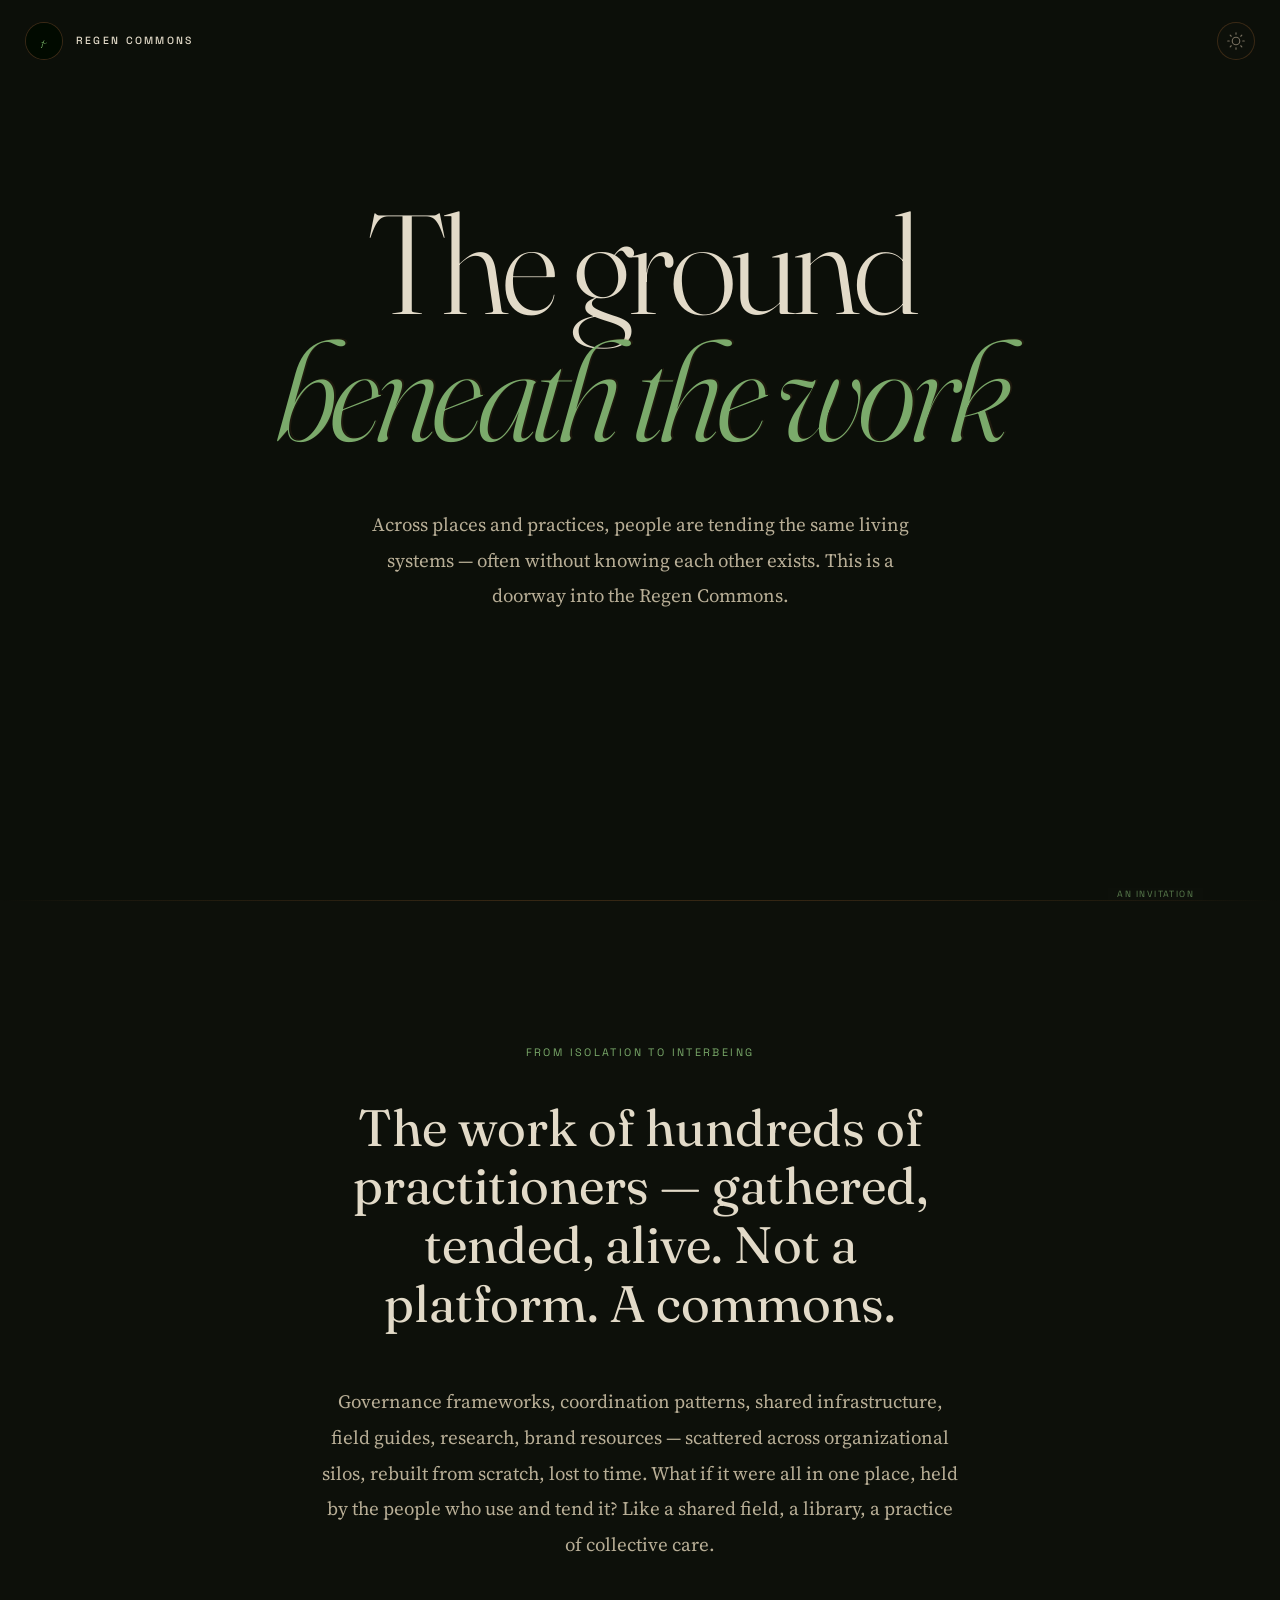
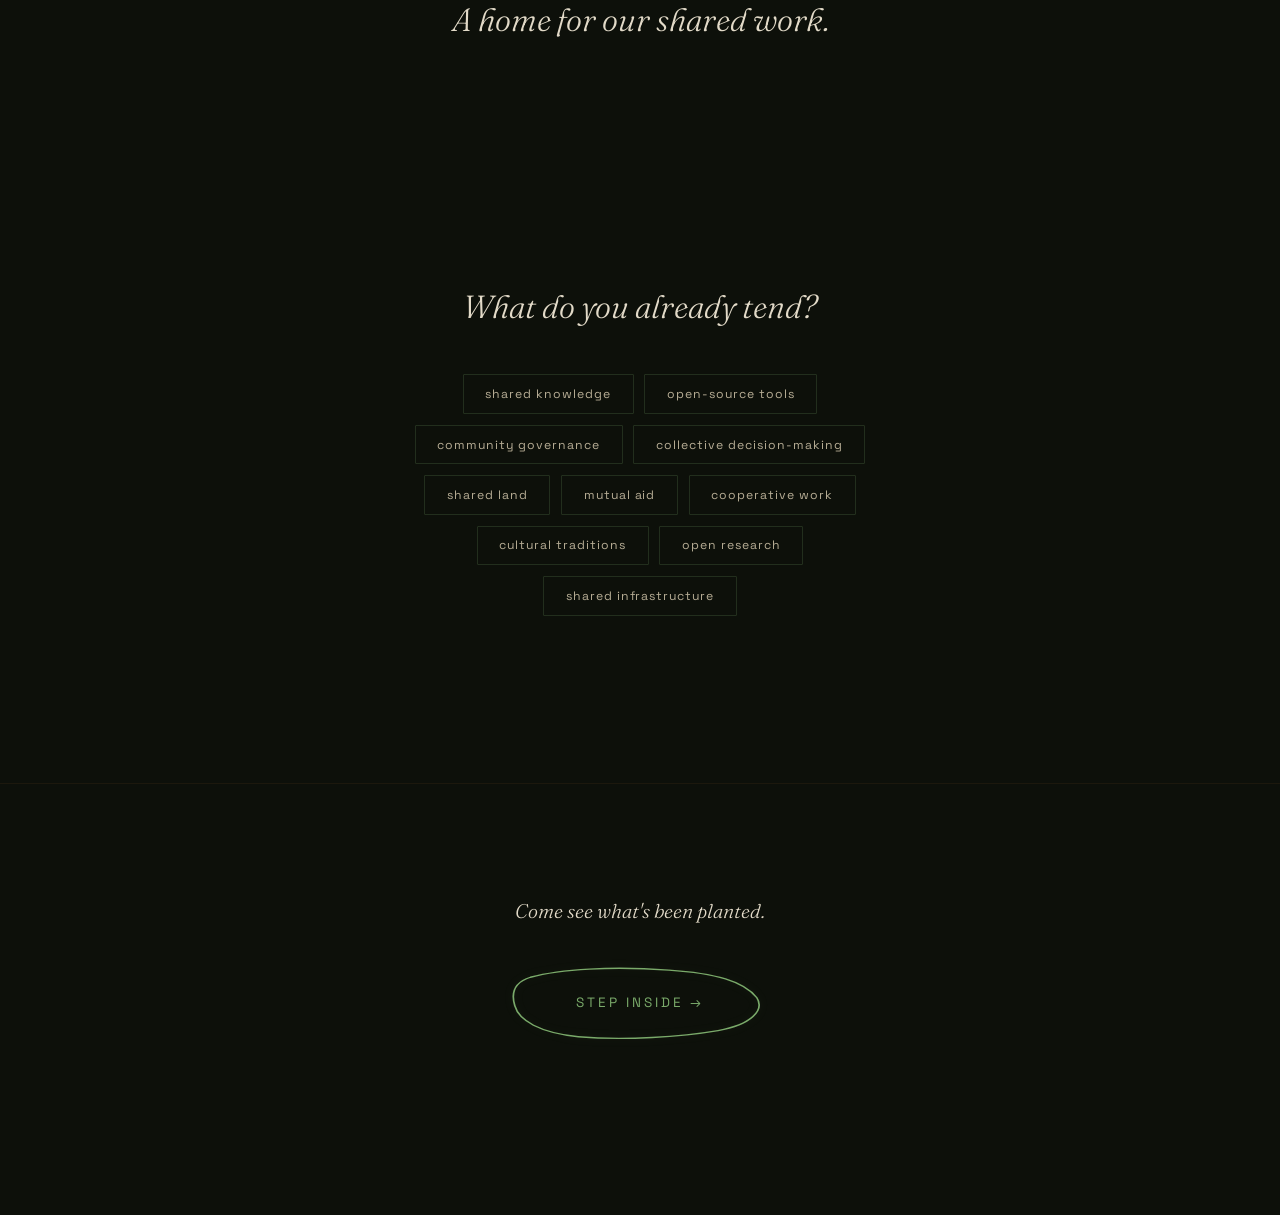
==== index.html @ 411b8426 "Initial commit — Regen Commons prototype" ====
<!DOCTYPE html>
<html lang="en">
<head>
  <meta charset="UTF-8" />
  <meta name="viewport" content="width=device-width, initial-scale=1.0" />
  <title>Regen Commons</title>
  <link rel="preconnect" href="https://fonts.googleapis.com" />
  <link rel="preconnect" href="https://fonts.gstatic.com" crossorigin />
  <link href="https://fonts.googleapis.com/css2?family=Fraunces:ital,opsz,wght@0,9..144,300;0,9..144,400;0,9..144,500;0,9..144,700;1,9..144,400&family=Source+Serif+4:ital,wght@0,380;0,400;0,500;0,600;1,400&family=Space+Grotesk:wght@400;500;600&display=swap" rel="stylesheet" />
  <link rel="stylesheet" href="style.css" />
  <script>(function(){var t=localStorage.getItem('rc-theme')||'dark';document.documentElement.setAttribute('data-theme',t)})()</script>
</head>
<body data-page="landing">

  <a href="index.html" class="logo-mark" data-easter-egg>
    <canvas id="logo-canvas" width="76" height="76"></canvas>
    <span class="logo-mark-label">Regen Commons</span>
  </a>

  <button class="theme-toggle" id="theme-toggle" aria-label="Toggle light/dark mode">
    <svg class="icon-sun" viewBox="0 0 24 24"><circle cx="12" cy="12" r="5"/><line x1="12" y1="1" x2="12" y2="3"/><line x1="12" y1="21" x2="12" y2="23"/><line x1="4.22" y1="4.22" x2="5.64" y2="5.64"/><line x1="18.36" y1="18.36" x2="19.78" y2="19.78"/><line x1="1" y1="12" x2="3" y2="12"/><line x1="21" y1="12" x2="23" y2="12"/><line x1="4.22" y1="19.78" x2="5.64" y2="18.36"/><line x1="18.36" y1="5.64" x2="19.78" y2="4.22"/></svg>
    <svg class="icon-moon" viewBox="0 0 24 24"><path d="M21 12.79A9 9 0 1 1 11.21 3 7 7 0 0 0 21 12.79z"/></svg>
  </button>

  <canvas id="mycelium-canvas"></canvas>

  <!-- ═══ SCROLLING CONTENT ═══ -->
  <main>

    <!-- ── HERO ── -->
    <section class="hero">
      <h1 class="hero-title">
        The ground<br/>
        <em>beneath the work</em>
      </h1>
      <p class="hero-body reveal reveal-slow reveal-delay-1">
        Across places and practices, people are tending the same living systems — often without knowing each other exists. This is a doorway into the Regen Commons.
      </p>
      <a href="#invitation" class="hero-scroll-indicator reveal reveal-delay-2" aria-label="Scroll down">
        <svg class="scroll-chevrons" viewBox="0 0 24 40" width="24" height="40" fill="none" stroke="currentColor" stroke-width="1.5" stroke-linecap="round" stroke-linejoin="round">
          <polyline class="chevron chevron-1" points="4,8 12,16 20,8" />
          <polyline class="chevron chevron-2" points="4,18 12,26 20,18" />
          <polyline class="chevron chevron-3" points="4,28 12,36 20,28" />
        </svg>
      </a>
    </section>

    <div class="strata">
      <span class="strata-label">An invitation</span>
    </div>

    <!-- ── INVITATION ── -->
    <section class="context" id="invitation">
      <span class="section-label mono reveal context-label">From isolation to interbeing</span>
      <h2 class="reveal">The work of hundreds of practitioners — gathered, tended, alive. Not a platform. A commons.</h2>
      <p class="reveal reveal-delay-1">Governance frameworks, coordination patterns, shared infrastructure, field guides, research, brand resources — scattered across organizational silos, rebuilt from scratch, lost to time. What if it were all in one place, held by the people who use and tend it? Like a shared field, a library, a practice of collective care.</p>
      <p class="context-tagline reveal reveal-delay-2"><em>A home for our shared work.</em></p>
    </section>

    <!-- ── BRIDGE — "What do you already tend?" ── -->
    <section class="bridge reveal" id="bridge">
      <p class="bridge-prompt">What do you already tend?</p>
      <div class="bridge-tags" id="bridge-tags">
        <button class="bridge-tag" data-tag="shared-knowledge">shared knowledge</button>
        <button class="bridge-tag" data-tag="open-source">open-source tools</button>
        <button class="bridge-tag" data-tag="governance">community governance</button>
        <button class="bridge-tag" data-tag="decisions">collective decision-making</button>
        <button class="bridge-tag" data-tag="land">shared land</button>
        <button class="bridge-tag" data-tag="mutual-aid">mutual aid</button>
        <button class="bridge-tag" data-tag="cooperative">cooperative work</button>
        <button class="bridge-tag" data-tag="traditions">cultural traditions</button>
        <button class="bridge-tag" data-tag="research">open research</button>
        <button class="bridge-tag" data-tag="infrastructure">shared infrastructure</button>
      </div>
      <p class="bridge-response" id="bridge-response">You already know how to do this.</p>
    </section>

    <!-- ── CTA ── -->
    <section class="cta cta--centered">
      <p class="cta-heading reveal">Come see what's been planted.</p>
      <a href="learn.html" class="btn btn--large reveal reveal-delay-1"><span class="btn-label">Step inside</span> &rarr;</a>
    </section>

  </main>

  <script src="logo-canvas.js"></script>
  <script src="canvas.js"></script>
  <script src="script.js"></script>
  <script>
    initCanvas(1);

    // ── Scroll reveals ──
    const revealObserver = new IntersectionObserver(function(entries) {
      entries.forEach(function(e) {
        if (e.isIntersecting) {
          e.target.classList.add('visible');
          revealObserver.unobserve(e.target);
        }
      });
    }, { threshold: 0.12 });

    document.querySelectorAll('.reveal').forEach(function(el) {
      revealObserver.observe(el);
    });

    // ── Bridge tags interaction ──
    var bridgeTags = document.querySelectorAll('.bridge-tag');
    var bridgeResponse = document.getElementById('bridge-response');
    var totalTags = bridgeTags.length;

    bridgeTags.forEach(function(tag) {
      tag.addEventListener('click', function() {
        tag.classList.toggle('selected');
        var selectedCount = document.querySelectorAll('.bridge-tag.selected').length;
        if (selectedCount === totalTags) {
          // Easter egg — all selected
          bridgeResponse.textContent = 'Okay, overachiever. Welcome home.';
          bridgeResponse.classList.add('visible', 'easter-egg');
        } else if (selectedCount > 0) {
          bridgeResponse.textContent = 'You already know how to do this.';
          bridgeResponse.classList.add('visible');
          bridgeResponse.classList.remove('easter-egg');
        } else {
          bridgeResponse.classList.remove('visible', 'easter-egg');
        }
      });
    });
  </script>
</body>
</html>
---- style.css ----
/*
  REGEN COMMONS — v4
  Warm vellum. Botanical field notebook. Circuit-board organisms.
  Reference: Decompose the Empire / Cykofa / alifeelectric parallax layers
*/

/* ── TOKENS ──────────────────────────────────────────────────────────────── */
:root {
  --font-serif: 'Source Serif 4', Georgia, serif;
  --font-display: 'Fraunces', Georgia, serif;
  --font-sans: 'Space Grotesk', system-ui, sans-serif;
  --font-mono:  'Courier New', Courier, monospace;
  --pad: clamp(1.8rem, 6vw, 5rem);
  --card-radius: 2px;
}

/* ── DARK THEME — default (Decompose the Empire — botanical darkness) ── */
:root {
  --paper:      #0D100A;
  --parchment:  #141810;
  --vellum:     #1C2118;

  --ink:        #E2DAC8;
  --ink-mid:    #B8AE96;
  --ink-dim:    #787060;

  --forest:     #7AAA6A;
  --moss:       #8EC472;
  --circuit:    #6A9A78;
  --sage:       #A5C490;

  --copper:     #C47838;
  --gold:       #D4A030;
  --amber:      #E07830;

  --signal:     #5AACCC;
  --teal:       #48B890;

  --copper-rgb: 196, 120, 56;
  --forest-rgb: 122, 170, 106;
  --gold-rgb: 212, 160, 48;
  --teal-rgb: 72, 184, 144;
  --forest-glow: rgba(122, 170, 106, 0.10);
  --grain-blend: screen;
  --grain-opacity: 0.12;
}

/* ── LIGHT THEME (warm vellum field notebook) ──────────────────────────── */
[data-theme="light"] {
  --paper:      #EDE5D4;
  --parchment:  #E0D6C0;
  --vellum:     #D2C5AA;

  --ink:        #1A1408;
  --ink-mid:    #4A3E2C;
  --ink-dim:    #8A7A60;

  --forest:     #1E3A10;
  --moss:       #3C6618;
  --circuit:    #4A7A58;
  --sage:       #7A9A60;

  --copper:     #944818;
  --gold:       #A87010;
  --amber:      #C05210;

  --signal:     #2A6888;
  --teal:       #1A7860;

  --copper-rgb: 148, 72, 24;
  --forest-rgb: 30, 58, 16;
  --gold-rgb: 168, 112, 16;
  --teal-rgb: 26, 120, 96;
  --forest-glow: rgba(30, 58, 16, 0.12);
  --grain-blend: multiply;
  --grain-opacity: 0.35;
}

/* ── PER-PAGE ACCENT — one dominant color per page ─────────────────────── */
body[data-page="landing"]     { --accent: var(--forest); --accent-rgb: var(--forest-rgb); }
body[data-page="learn"]       { --accent: var(--copper); --accent-rgb: var(--copper-rgb); }
body[data-page="declaration"] { --accent: var(--gold);   --accent-rgb: 212, 160, 48; }
body[data-page="join"]        { --accent: var(--copper); --accent-rgb: var(--copper-rgb); }
body[data-page="map"]         { --accent: var(--teal);   --accent-rgb: 72, 184, 144; }

/* ── RESET ───────────────────────────────────────────────────────────────── */
*, *::before, *::after { box-sizing: border-box; margin: 0; padding: 0; }
html { font-size: 18px; scroll-behavior: smooth; }

body {
  font-family: var(--font-serif);
  color: var(--ink);
  background: var(--paper);
  min-height: 100vh;
  overflow-x: hidden;
}

/* ── PAPER GRAIN TEXTURE — very subtle, never interferes with reading ───── */
body::after {
  content: '';
  position: fixed; inset: 0;
  z-index: 9000;
  pointer-events: none;
  background-image: url("data:image/svg+xml,%3Csvg xmlns='http://www.w3.org/2000/svg' width='200' height='200'%3E%3Cfilter id='n'%3E%3CfeTurbulence type='fractalNoise' baseFrequency='0.85' numOctaves='4' stitchTiles='stitch'/%3E%3CfeColorMatrix type='saturate' values='0'/%3E%3C/filter%3E%3Crect width='200' height='200' filter='url(%23n)' opacity='0.04'/%3E%3C/svg%3E");
  background-repeat: repeat;
  background-size: 200px 200px;
  mix-blend-mode: var(--grain-blend);
  opacity: var(--grain-opacity);
}

/* ── CANVAS ──────────────────────────────────────────────────────────────── */
#mycelium-canvas {
  position: fixed; top: 0; left: 0;
  width: 100%; height: 100%;
  pointer-events: none;
  z-index: 0;
}
/* Hide canvas on map page — solid background, canvas adds noise over text */
body[data-page="map"] #mycelium-canvas { display: none; }

/* ── SCROLL REVEAL ───────────────────────────────────────────────────────── */
.reveal {
  opacity: 0;
  transform: translateY(18px);
  transition: opacity 1.0s cubic-bezier(0.16, 1, 0.3, 1),
              transform 1.0s cubic-bezier(0.16, 1, 0.3, 1);
}
.reveal.visible { opacity: 1; transform: translateY(0); }
.reveal-slow { transition-duration: 1.5s; }
.reveal-delay-1 { transition-delay: 0.10s; }
.reveal-delay-2 { transition-delay: 0.22s; }
.reveal-delay-3 { transition-delay: 0.36s; }

/* ── TYPOGRAPHY ──────────────────────────────────────────────────────────── */
p {
  font-family: var(--font-serif);
  color: var(--ink-mid);
  line-height: 1.88;
  margin-bottom: 1.5em;
  font-size: 1.05rem;
}
p:last-child { margin-bottom: 0; }

.mono {
  font-family: var(--font-sans);
  font-size: 0.6rem;
  letter-spacing: 0.22em;
  text-transform: uppercase;
  color: var(--accent, var(--gold));
}

/* ── ORGANIC BLOB BUTTONS (Symphony of Vines technique) ──────────────────── */
.btn {
  display: inline-block;
  position: relative;
  font-family: var(--font-sans);
  font-size: 0.65rem;
  letter-spacing: 0.20em;
  text-transform: uppercase;
  padding: 1rem 2.4rem;
  border: none;
  background: none;
  color: var(--accent, var(--forest));
  text-decoration: none;
  cursor: pointer;
  margin-top: 2.2rem;
  overflow: visible;
}
.btn-label {
  position: relative;
  z-index: 1;
  transition: color 0.3s cubic-bezier(.25,1,.5,1);
  color: var(--accent, var(--forest));
}
.btn-blob {
  position: absolute;
  top: -4px; left: -8px;
  width: calc(100% + 16px);
  height: calc(100% + 8px);
  overflow: visible;
  pointer-events: none;
  color: var(--accent, var(--forest));
  transition: color 0.3s, filter 0.3s;
  filter: drop-shadow(0 0 4px rgba(var(--accent-rgb, var(--forest-rgb)),0.12));
}
.btn-blob path {
  transition: stroke-width 0.3s;
}
.btn:hover .btn-blob {
  color: var(--accent, var(--forest));
  filter: drop-shadow(0 0 8px rgba(var(--accent-rgb, var(--forest-rgb)),0.25));
}
.btn:hover .btn-blob path {
  stroke-width: 1.8;
}
.btn:hover .btn-label {
  color: var(--accent, var(--forest));
}
/* Blob breathing animation */
@keyframes blob-breathe {
  0%, 100% { transform: scaleX(1) scaleY(1); }
  33%      { transform: scaleX(1.015) scaleY(0.99); }
  66%      { transform: scaleX(0.99) scaleY(1.015); }
}
.btn-blob { animation: blob-breathe 6s ease-in-out infinite; }

/* ── ANIMATED WAVY UNDERLINES ────────────────────────────────────────────── */
.wavy-link {
  position: relative;
  text-decoration: none;
  display: inline-block;
}
.wavy-link::after {
  content: '';
  position: absolute;
  bottom: -3px; left: 0;
  width: 200%;
  height: 4px;
  background-image: url("data:image/svg+xml,%3Csvg xmlns='http://www.w3.org/2000/svg' viewBox='0 0 120 6' preserveAspectRatio='none'%3E%3Cpath d='M0 3 Q15 0 30 3 Q45 6 60 3 Q75 0 90 3 Q105 6 120 3' stroke='%23C47838' stroke-width='1' fill='none' opacity='0.5'/%3E%3C/svg%3E");
  background-size: 60px 4px;
  background-repeat: repeat-x;
  animation: wave-slide 4s linear infinite;
}
@keyframes wave-slide {
  from { transform: translateX(0); }
  to   { transform: translateX(-50%); }
}

/* ── LINO-CUT ROUGH EDGE FILTER — apply via class .lino ─────────────────── */
.lino {
  filter: url("data:image/svg+xml,%3Csvg xmlns='http://www.w3.org/2000/svg'%3E%3Cfilter id='lino'%3E%3CfeTurbulence type='turbulence' baseFrequency='0.04' numOctaves='4' seed='2'/%3E%3CfeDisplacementMap in='SourceGraphic' scale='2.5'/%3E%3C/filter%3E%3C/svg%3E#lino");
}

/* loader removed */

/* ══════════════════════════════════════════════════════════════════════════
   PAGE 1: LANDING
   ══════════════════════════════════════════════════════════════════════════ */

/* Fixed organism plates — alifeelectric parallax technique */
/* Subtle enough to not interfere with text — decorative only */
.organism-fixed {
  position: fixed;
  pointer-events: none;
  z-index: 1;
  will-change: transform;
  opacity: 0.45;
}

/* Veil removed — content sections handle their own backgrounds */
.depth-veil { display: none; }

/* ── HERO ── */
.hero {
  position: relative; z-index: 2;
  min-height: 100vh;
  display: flex;
  flex-direction: column;
  justify-content: center;
  align-items: center;
  text-align: center;
  padding: 8rem var(--pad) 6rem;
}

.hero-label {
  font-family: var(--font-sans);
  font-size: 0.6rem;
  letter-spacing: 0.26em;
  text-transform: uppercase;
  color: var(--accent, var(--gold));
  margin-bottom: 2rem;
  display: block;
}

.hero-title {
  font-family: var(--font-display);
  font-size: clamp(4.5rem, 11vw, 9rem);
  font-weight: 300;
  line-height: 0.90;
  letter-spacing: -0.04em;
  color: var(--ink);
  margin-bottom: 3rem;
  position: relative;
}
.hero-title em {
  font-style: italic;
  color: var(--accent, var(--forest));
  text-shadow: 2px -1.5px 0 rgba(var(--copper-rgb), 0.10);
}

.hero-body {
  max-width: 540px;
  font-size: 1.05rem;
  line-height: 1.88;
  color: var(--ink-mid);
}

/* Scroll indicator — animated chevrons */
.hero-scroll-indicator {
  display: flex;
  flex-direction: column;
  align-items: center;
  margin-top: 3rem;
  text-decoration: none;
  color: var(--ink-dim);
  transition: color 0.3s;
}
.hero-scroll-indicator:hover { color: var(--accent, var(--forest)); }
.scroll-chevrons { overflow: visible; }
.chevron {
  opacity: 0;
  animation: chevron-pulse 2s ease-in-out infinite;
}
.chevron-1 { animation-delay: 0s; }
.chevron-2 { animation-delay: 0.25s; }
.chevron-3 { animation-delay: 0.5s; }
@keyframes chevron-pulse {
  0%   { opacity: 0; transform: translateY(-4px); }
  40%  { opacity: 1; transform: translateY(0); }
  80%, 100% { opacity: 0; transform: translateY(4px); }
}
@keyframes drift-down {
  0%, 100% { transform: translateY(0); }
  50%       { transform: translateY(6px); }
}

/* Keep old class for backward compat */
.hero-scroll {
  position: absolute;
  bottom: 2.8rem; right: var(--pad);
  font-family: var(--font-sans);
  font-size: 0.52rem;
  letter-spacing: 0.2em;
  text-transform: uppercase;
  color: var(--ink-dim);
  writing-mode: vertical-rl;
  animation: drift-down 2.8s ease-in-out infinite;
}

/* ── STRATA DIVIDER ── */
.strata {
  position: relative; z-index: 2;
  width: 100%; height: 1px;
  background: linear-gradient(90deg,
    transparent 0%,
    rgba(var(--copper-rgb), 0.08) 8%,
    rgba(var(--copper-rgb), 0.22) 40%,
    rgba(var(--copper-rgb), 0.22) 60%,
    rgba(var(--copper-rgb), 0.08) 92%,
    transparent 100%);
}
.strata-label {
  position: absolute;
  right: var(--pad); top: -0.65rem;
  font-family: var(--font-sans);
  font-size: 0.50rem;
  letter-spacing: 0.16em;
  text-transform: uppercase;
  color: var(--accent, var(--copper));
  background: var(--paper);
  padding: 0 0.5rem;
  opacity: 0.7;
}

/* ── STRATA VARIANTS ── */
.strata--ornament {
  background: none;
  height: auto;
  text-align: center;
  padding: 3rem 0;
}
.strata--ornament::before {
  content: '\2766'; /* ❦ fleuron */
  display: block;
  font-size: 1.4rem;
  color: var(--copper);
  opacity: 0.55;
}
.strata--ornament .strata-label { display: none; }

.strata--space {
  background: none;
  height: 10rem;
}
.strata--space .strata-label { display: none; }

/* ── CONTEXT ── */
.context {
  position: relative; z-index: 2;
  padding: 8rem var(--pad);
  max-width: 800px;
  margin-left: auto;
  margin-right: auto;
  text-align: center;
  background: var(--paper);
}
.context-label { display: block; margin-bottom: 2.2rem; }
.context h2 {
  font-family: var(--font-display);
  font-size: clamp(2rem, 4vw, 3rem);
  font-weight: 400;
  line-height: 1.15;
  color: var(--ink);
  margin-bottom: 2.8rem;
}
.context p { max-width: 680px; margin-left: auto; margin-right: auto; }
.context-tagline {
  font-family: var(--font-display);
  font-size: clamp(1.3rem, 2.5vw, 1.8rem);
  font-weight: 300;
  color: var(--ink);
  margin-top: 0.5rem;
}

.rule {
  display: flex; align-items: center; gap: 1.2rem;
  margin: 3.2rem 0;
}
.rule::before {
  content: '';
  display: block;
  width: 40px; height: 1px;
  background: var(--copper);
  opacity: 0.45;
  flex-shrink: 0;
}
.rule span {
  font-family: var(--font-sans);
  font-size: 0.57rem;
  letter-spacing: 0.16em;
  text-transform: uppercase;
  color: var(--ink-dim);
}

.topo {
  width: 100%; max-width: 520px;
  margin: 3.8rem 0;
  opacity: 0.5;
}

/* ── RINGS ── */
.rings {
  position: relative; z-index: 2;
  padding: 0 var(--pad) 8rem;
  max-width: 720px;
  background: var(--paper);
}
.rings-label { display: block; margin-bottom: 2.8rem; }

.ring-row {
  display: grid;
  grid-template-columns: 80px 1fr;
  gap: 2.5rem;
  align-items: start;
  padding: 2.2rem 0;
  border-top: 1px solid rgba(var(--copper-rgb), 0.10);
}
.ring-row:last-child { border-bottom: 1px solid rgba(var(--copper-rgb), 0.10); }

.ring-depth {
  font-family: var(--font-sans);
  font-size: 0.55rem;
  letter-spacing: 0.12em;
  text-transform: uppercase;
  color: var(--copper);
  padding-top: 0.2rem;
}
.ring-title {
  font-size: 1.1rem;
  color: var(--ink);
  margin-bottom: 0.5rem;
  font-weight: 500;
}
.ring-body {
  font-size: 0.90rem;
  line-height: 1.78;
  color: var(--ink-mid);
  margin-bottom: 0;
}

/* ── BRIDGE — "What do you already tend?" ── */
.bridge {
  position: relative; z-index: 2;
  padding: 5rem var(--pad);
  max-width: 680px;
  text-align: center;
  margin: 0 auto;
}
.bridge-prompt {
  font-family: var(--font-display);
  font-size: clamp(1.3rem, 2.5vw, 1.8rem);
  font-weight: 300;
  font-style: italic;
  color: var(--ink);
  margin-bottom: 2.5rem;
  line-height: 1.4;
}
.bridge-tags {
  display: flex;
  flex-wrap: wrap;
  gap: 0.6rem;
  justify-content: center;
  margin-bottom: 2.5rem;
}
.bridge-tag {
  font-family: var(--font-sans);
  font-size: 0.68rem;
  font-weight: 400;
  letter-spacing: 0.08em;
  padding: 0.6rem 1.2rem;
  border: 1px solid rgba(var(--accent-rgb, var(--forest-rgb)), 0.2);
  background: none;
  color: var(--ink-mid);
  cursor: pointer;
  transition: all 0.35s cubic-bezier(.25,1,.5,1);
  border-radius: 1px;
}
.bridge-tag:hover {
  border-color: rgba(var(--accent-rgb, var(--forest-rgb)), 0.45);
  color: var(--ink);
}
.bridge-tag.selected {
  background: rgba(var(--accent-rgb, var(--forest-rgb)), 0.12);
  border-color: var(--accent, var(--forest));
  color: var(--accent, var(--forest));
  transform: scale(1.05);
}
.bridge-response {
  font-family: var(--font-serif);
  font-size: 0.95rem;
  font-style: italic;
  color: var(--ink-mid);
  opacity: 0;
  transform: translateY(8px);
  transition: opacity 0.6s ease, transform 0.6s ease;
}
.bridge-response.visible {
  opacity: 1;
  transform: translateY(0);
}
.bridge-response.easter-egg {
  color: var(--accent, var(--forest));
  font-style: normal;
  font-weight: 500;
  font-family: var(--font-display);
  font-size: 1.1rem;
}

/* ── CTA ── */
.cta {
  position: relative; z-index: 2;
  padding: 6rem var(--pad) 10rem;
  border-top: 1px solid rgba(var(--copper-rgb), 0.08);
  background: var(--paper);
}
.cta p { font-size: 1.1rem; max-width: 440px; line-height: 2; margin-bottom: 0; }
.cta--centered {
  text-align: center;
  display: flex;
  flex-direction: column;
  align-items: center;
}
.cta-heading {
  font-family: var(--font-display);
  font-size: clamp(1.3rem, 2.5vw, 1.8rem);
  font-weight: 300;
  font-style: italic;
  color: var(--ink);
  margin-bottom: 2rem;
  max-width: 500px;
}
.btn--large {
  font-size: 0.75rem;
  padding: 1.3rem 3.2rem;
  letter-spacing: 0.22em;
}


/* ══════════════════════════════════════════════════════════════════════════
   PAGE 2: LEARN — field notebook steps
   ══════════════════════════════════════════════════════════════════════════ */

.learn-page {
  position: relative; z-index: 2;
  min-height: 100vh;
  display: flex;
  flex-direction: column;
  justify-content: center;
  padding: 6rem var(--pad);
}

.progress-dots {
  display: flex; gap: 0.6rem;
  margin-bottom: 3.5rem;
}
.dot {
  width: 7px; height: 7px;
  border-radius: 50%;
  background: var(--vellum);
  border: 1px solid var(--ink-dim);
  transition: background 0.35s, border-color 0.35s;
}
.dot.active {
  background: var(--accent, var(--forest));
  border-color: var(--accent, var(--forest));
}

.step { display: none; }
.step.active { display: block; }

.step-content {
  max-width: 600px;
  border: 1.5px solid rgba(var(--copper-rgb), 0.18);
  padding: clamp(2.5rem, 6vw, 4rem);
  background: var(--paper);
  position: relative;
}

.step-content h2 {
  font-family: var(--font-display);
  font-size: clamp(1.6rem, 3.5vw, 2.4rem);
  font-weight: 400;
  line-height: 1.18;
  color: var(--ink);
  margin-bottom: 1.8rem;
}
.step-content p {
  font-size: 1.02rem;
  line-height: 2.0;
  margin-bottom: 1.6em;
}

.step-botanical {
  position: absolute;
  top: -2rem; right: -2.5rem;
  pointer-events: none;
  opacity: 0.55;
}
@media (max-width: 680px) { .step-botanical { display: none; } }


/* ══════════════════════════════════════════════════════════════════════════
   PAGE 3: DECLARATION
   ══════════════════════════════════════════════════════════════════════════ */

#bubble-canvas {
  position: fixed; inset: 0;
  width: 100%; height: 100%;
  z-index: 1;
  cursor: crosshair;
}

.declaration-ui {
  position: relative; z-index: 2;
  min-height: 100vh;
  display: flex;
  align-items: center;
  justify-content: center;
  padding: var(--pad);
}

.declaration-inner {
  max-width: 500px;
  width: 100%;
  text-align: center;
}

.declaration-eyebrow {
  display: block;
  font-family: var(--font-sans);
  font-size: 0.58rem;
  letter-spacing: 0.26em;
  text-transform: uppercase;
  color: var(--accent, var(--gold));
  margin-bottom: 2.2rem;
}

.declaration-prompt {
  font-size: clamp(1.4rem, 3vw, 1.85rem);
  font-style: italic;
  color: var(--ink);
  line-height: 1.42;
  margin-bottom: 2.2rem;
}

.declaration-sub {
  font-family: var(--font-sans);
  font-size: 0.60rem;
  letter-spacing: 0.10em;
  color: var(--ink-dim);
  line-height: 1.9;
  margin-bottom: 2.2rem;
}

.declaration-textarea {
  width: 100%;
  background: transparent;
  border: none;
  border-bottom: 1.5px solid rgba(var(--copper-rgb), 0.30);
  font-family: var(--font-serif);
  font-size: 1.05rem;
  line-height: 1.8;
  color: var(--ink);
  padding: 0.5rem 0 0.7rem;
  resize: none;
  outline: none;
  text-align: center;
  display: block;
  margin-bottom: 1.8rem;
}
.declaration-textarea::placeholder {
  color: var(--ink-dim);
  font-style: italic;
}
.declaration-textarea:focus {
  border-color: var(--accent, var(--gold));
}

.declaration-note {
  font-family: var(--font-sans);
  font-size: 0.57rem;
  letter-spacing: 0.09em;
  color: var(--ink-dim);
  line-height: 1.9;
  margin-bottom: 0;
}

@keyframes shake {
  0%, 100% { transform: translateX(0); }
  25%       { transform: translateX(-8px); }
  75%       { transform: translateX(8px); }
}
.shake { animation: shake 0.3s ease; }

/* Bubble field overlay */
.bubble-ui {
  position: fixed; inset: 0;
  z-index: 3;
  display: none;
  pointer-events: none;
}
.bubble-ui.visible { display: block; }

.bubble-counter {
  position: absolute;
  top: 2rem; left: var(--pad);
  font-family: var(--font-sans);
  font-size: 0.52rem;
  letter-spacing: 0.18em;
  text-transform: uppercase;
  color: var(--ink-dim);
}

.bubble-cta {
  position: absolute;
  bottom: 3rem;
  left: 50%;
  transform: translateX(-50%);
  pointer-events: all;
  text-align: center;
  white-space: nowrap;
}

.bubble-cta-label {
  display: block;
  font-family: var(--font-sans);
  font-size: 0.52rem;
  letter-spacing: 0.18em;
  text-transform: uppercase;
  color: var(--ink-dim);
  margin-bottom: 0.8rem;
}

/* ── THRESHOLD MOMENT — user's vision appears alone before field ── */
.threshold-moment {
  position: fixed;
  inset: 0;
  z-index: 5;
  display: flex;
  align-items: center;
  justify-content: center;
  padding: var(--pad);
}
.threshold-inner {
  max-width: 520px;
  text-align: center;
}
.threshold-vision {
  font-family: var(--font-display);
  font-size: clamp(1.4rem, 3vw, 2rem);
  font-weight: 300;
  font-style: italic;
  line-height: 1.55;
  color: var(--accent, var(--gold));
  margin: 0;
}

/* ── ARRIVAL ECHO (map page — first visit) ── */
.arrival-echo {
  position: relative;
  z-index: 2;
  padding: 6rem var(--pad) 4rem;
  max-width: 680px;
  margin: 0 auto;
  text-align: center;
}
.arrival-echo-label {
  font-family: var(--font-sans);
  font-size: 0.6rem;
  letter-spacing: 0.22em;
  text-transform: uppercase;
  color: var(--accent, var(--teal));
  display: block;
  margin-bottom: 2.5rem;
}
.arrival-echo-vision {
  font-family: var(--font-display);
  font-size: clamp(1.3rem, 2.5vw, 1.8rem);
  font-weight: 300;
  font-style: italic;
  line-height: 1.5;
  color: var(--ink);
  border: none;
  margin: 0 0 2.5rem;
  padding: 0;
}
.arrival-echo-other {
  font-family: var(--font-serif);
  font-size: 0.88rem;
  font-style: italic;
  color: var(--ink-dim);
  line-height: 1.7;
  margin-bottom: 0.8rem;
}
.arrival-echo-continue {
  font-family: var(--font-serif);
  font-size: 0.95rem;
  color: var(--ink-mid);
  margin-top: 3rem;
  line-height: 1.8;
}

/* ── WELCOME BACK (map page — returning visitor) ── */
.welcome-back {
  position: relative;
  z-index: 2;
  padding: 4rem var(--pad) 3rem;
  max-width: 680px;
  margin: 0 auto;
}
.welcome-back-label {
  font-family: var(--font-display);
  font-size: clamp(1.6rem, 3vw, 2.2rem);
  font-weight: 300;
  color: var(--ink);
  display: block;
  margin-bottom: 1.8rem;
}
.welcome-back-item {
  font-family: var(--font-serif);
  font-size: 0.92rem;
  color: var(--ink-mid);
  line-height: 1.8;
  padding-left: 1.2rem;
  border-left: 2px solid rgba(var(--accent-rgb, var(--teal-rgb)), 0.3);
  margin-bottom: 0.8rem;
}

/* ── ENTRY PATHS (map page — three doorways) ── */
.entry-paths {
  position: relative;
  z-index: 2;
  padding: 2rem var(--pad) 4rem;
  max-width: 900px;
  margin: 0 auto;
}
.entry-paths-heading {
  font-family: var(--font-display);
  font-size: clamp(1.6rem, 3vw, 2.2rem);
  font-weight: 300;
  font-style: italic;
  color: var(--ink);
  text-align: center;
  margin-bottom: 2.5rem;
}
.entry-paths-grid {
  display: grid;
  grid-template-columns: repeat(3, 1fr);
  gap: 1.5rem;
}
@media (max-width: 640px) {
  .entry-paths-grid { grid-template-columns: 1fr; }
}
.entry-path {
  display: flex;
  flex-direction: column;
  align-items: center;
  text-align: center;
  text-decoration: none;
  padding: 2.2rem 1.5rem;
  border: 1px solid rgba(var(--accent-rgb, var(--teal-rgb)), 0.15);
  background: rgba(var(--accent-rgb, var(--teal-rgb)), 0.03);
  transition: border-color 0.3s, background 0.3s;
}
.entry-path:hover {
  border-color: rgba(var(--accent-rgb, var(--teal-rgb)), 0.35);
  background: rgba(var(--accent-rgb, var(--teal-rgb)), 0.06);
}
.entry-path-icon {
  margin-bottom: 1rem;
  color: var(--accent, var(--teal));
}
.entry-path-icon svg { width: 28px; height: 28px; stroke: currentColor; fill: none; stroke-width: 1.5; }
.entry-path-title {
  font-family: var(--font-display);
  font-size: 1.1rem;
  font-weight: 400;
  color: var(--ink);
  margin-bottom: 0.4rem;
}
.entry-path-desc {
  font-family: var(--font-serif);
  font-size: 0.82rem;
  color: var(--ink-mid);
  line-height: 1.6;
}

/* ── KNOWLEDGE COMMONS (elevated section) ── */
.knowledge-commons {
  position: relative;
  z-index: 2;
  padding: 4rem var(--pad) 5rem;
  max-width: 900px;
  margin: 0 auto;
}
.kc-header { margin-bottom: 3rem; }
.kc-header h2 {
  font-family: var(--font-display);
  font-size: clamp(1.8rem, 3.5vw, 2.6rem);
  font-weight: 300;
  color: var(--ink);
  margin-bottom: 1rem;
}
.kc-header p {
  max-width: 560px;
  font-size: 0.95rem;
  color: var(--ink-mid);
}
.kc-query {
  display: flex;
  gap: 0.8rem;
  margin-bottom: 2.5rem;
}
.kc-query-input {
  flex: 1;
  font-family: var(--font-serif);
  font-size: 1rem;
  padding: 0.9rem 1.2rem;
  border: 1.5px solid rgba(var(--accent-rgb, var(--teal-rgb)), 0.25);
  background: rgba(var(--accent-rgb, var(--teal-rgb)), 0.04);
  color: var(--ink);
  outline: none;
  transition: border-color 0.3s;
}
.kc-query-input:focus {
  border-color: var(--accent, var(--teal));
}
.kc-query-input::placeholder { color: var(--ink-dim); }
.kc-query-btn { margin-top: 0; }
.kc-recent-label {
  font-family: var(--font-sans);
  font-size: 0.55rem;
  letter-spacing: 0.18em;
  text-transform: uppercase;
  color: var(--ink-dim);
  display: block;
  margin-bottom: 0.6rem;
}
.kc-recent-list {
  list-style: none;
  padding: 0;
}
.kc-recent-list li {
  font-family: var(--font-serif);
  font-size: 0.88rem;
  font-style: italic;
  color: var(--ink-mid);
  padding: 0.4rem 0;
  border-bottom: 1px solid rgba(var(--copper-rgb), 0.06);
}
.kc-reading-grid {
  display: grid;
  grid-template-columns: repeat(3, 1fr);
  gap: 1rem;
  margin-top: 1rem;
}
@media (max-width: 640px) { .kc-reading-grid { grid-template-columns: 1fr; } }
.kc-reading-card {
  padding: 1.4rem 1.2rem;
  border: 1px solid rgba(var(--accent-rgb, var(--teal-rgb)), 0.15);
  transition: border-color 0.3s;
}
.kc-reading-card:hover { border-color: rgba(var(--accent-rgb, var(--teal-rgb)), 0.35); }
.kc-reading-for {
  font-family: var(--font-serif);
  font-size: 0.88rem;
  color: var(--ink);
  display: block;
  margin-bottom: 0.4rem;
}
.kc-reading-count {
  font-family: var(--font-sans);
  font-size: 0.55rem;
  letter-spacing: 0.15em;
  text-transform: uppercase;
  color: var(--accent, var(--teal));
}
.kc-new-list {
  list-style: none;
  padding: 0;
}
.kc-new-list li {
  font-family: var(--font-serif);
  font-size: 0.9rem;
  color: var(--ink-mid);
  padding: 0.7rem 0;
  border-bottom: 1px solid rgba(var(--copper-rgb), 0.06);
  line-height: 1.7;
}
.kc-new-list strong { color: var(--ink); font-weight: 500; }
.kc-new-list em { font-size: 0.78rem; color: var(--ink-dim); }

/* ── EXPERIMENTS IN COMMONING ── */
.experiments {
  position: relative;
  z-index: 2;
  padding: 4rem var(--pad) 5rem;
  max-width: 900px;
  margin: 0 auto;
}
.experiments h2 {
  font-family: var(--font-display);
  font-size: clamp(1.6rem, 3vw, 2.2rem);
  font-weight: 400;
  color: var(--ink);
  margin-bottom: 1rem;
}
.experiments-grid {
  display: grid;
  grid-template-columns: repeat(2, 1fr);
  gap: 1.2rem;
  margin-top: 2rem;
}
@media (max-width: 640px) { .experiments-grid { grid-template-columns: 1fr; } }
.experiment-card {
  padding: 1.8rem 1.5rem;
  border: 1px solid rgba(var(--copper-rgb), 0.15);
  background: var(--paper);
  transition: border-color 0.3s;
}
.experiment-card:hover { border-color: rgba(var(--copper-rgb), 0.35); }
.experiment-stage {
  font-family: var(--font-sans);
  font-size: 0.52rem;
  font-weight: 500;
  letter-spacing: 0.2em;
  text-transform: uppercase;
  display: inline-block;
  padding: 0.2rem 0.6rem;
  margin-bottom: 0.8rem;
  border-radius: 1px;
}
.experiment-card[data-stage="seed"] .experiment-stage { color: var(--gold); border: 1px solid rgba(var(--gold-rgb), 0.3); }
.experiment-card[data-stage="sprout"] .experiment-stage { color: var(--moss); border: 1px solid rgba(var(--forest-rgb), 0.3); }
.experiment-card[data-stage="flowering"] .experiment-stage { color: var(--forest); border: 1px solid rgba(var(--forest-rgb), 0.4); }
.experiment-card h3 {
  font-family: var(--font-display);
  font-size: 1.05rem;
  font-weight: 500;
  color: var(--ink);
  margin-bottom: 0.5rem;
}
.experiment-card p {
  font-size: 0.85rem;
  line-height: 1.7;
  color: var(--ink-mid);
  margin-bottom: 0.6rem;
}
.experiment-tenders {
  font-family: var(--font-sans);
  font-size: 0.52rem;
  letter-spacing: 0.12em;
  color: var(--ink-dim);
}

/* ── THE PULSE ── */
.the-pulse {
  position: relative;
  z-index: 2;
  padding: 4rem var(--pad);
  max-width: 900px;
  margin: 0 auto;
}
.the-pulse h2 {
  font-family: var(--font-display);
  font-size: clamp(1.4rem, 2.5vw, 1.8rem);
  font-weight: 400;
  color: var(--ink);
  margin-bottom: 1.5rem;
}
.pulse-items { max-width: 600px; }
.pulse-item {
  display: flex;
  gap: 0.8rem;
  align-items: baseline;
  padding: 0.7rem 0;
  border-bottom: 1px solid rgba(var(--copper-rgb), 0.06);
}
.pulse-icon {
  font-family: var(--font-sans);
  font-size: 0.7rem;
  color: var(--accent, var(--teal));
  flex-shrink: 0;
  width: 1.2rem;
}
.pulse-text {
  font-family: var(--font-serif);
  font-size: 0.88rem;
  color: var(--ink-mid);
  line-height: 1.7;
}
.pulse-text strong { color: var(--ink); font-weight: 500; }

/* ── GO DEEPER (bottom CTA) ── */
.go-deeper {
  position: relative;
  z-index: 2;
  padding: 5rem var(--pad) 8rem;
  max-width: 680px;
  margin: 0 auto;
  text-align: center;
}
.go-deeper h2 {
  font-family: var(--font-display);
  font-size: clamp(1.5rem, 3vw, 2.2rem);
  font-weight: 300;
  font-style: italic;
  color: var(--ink);
  margin-bottom: 1.2rem;
}
.go-deeper p {
  font-size: 0.95rem;
  color: var(--ink-mid);
  margin-bottom: 2rem;
}

/* ── VISION ECHO in join form ── */
.join-vision-echo {
  font-family: var(--font-display);
  font-size: 1rem;
  font-weight: 300;
  line-height: 1.6;
}


/* ══════════════════════════════════════════════════════════════════════════
   PAGE 4: COMMON GROUND — sticky top + full-width expandable cards
   ══════════════════════════════════════════════════════════════════════════ */

/* ── Sticky control bar — fully opaque ── */
.control-bar {
  position: sticky;
  top: 0; left: 0; right: 0;
  z-index: 200;
  background: var(--paper);
  border-bottom: 1.5px solid rgba(var(--copper-rgb), 0.15);
  padding: 0 var(--pad);
  height: 58px;
  display: flex;
  align-items: center;
  gap: 0;
  justify-content: space-between;
}

.control-bar-logo {
  font-family: var(--font-sans);
  font-size: 0.62rem;
  letter-spacing: 0.28em;
  text-transform: uppercase;
  color: var(--ink);
  flex-shrink: 0;
  margin-right: 3rem;
}

.control-filters {
  display: flex;
  align-items: center;
  gap: 0.3rem;
  flex-wrap: wrap;
}

.control-sep {
  width: 1px; height: 18px;
  background: rgba(var(--copper-rgb), 0.15);
  margin: 0 0.8rem;
  flex-shrink: 0;
}

.filter-btn, .sort-btn, .view-btn {
  font-family: var(--font-sans);
  font-size: 0.60rem;
  letter-spacing: 0.12em;
  text-transform: uppercase;
  padding: 0.38rem 0.9rem;
  border: 1px solid rgba(var(--forest-rgb), 0.15);
  background: none;
  color: var(--ink-dim);
  cursor: pointer;
  transition: color 0.18s, border-color 0.18s, background 0.18s;
  border-radius: 1px;
}
.filter-btn:hover, .sort-btn:hover, .view-btn:hover {
  color: var(--ink);
  border-color: rgba(var(--forest-rgb), 0.35);
}
.filter-btn.active, .sort-btn.active, .view-btn.active {
  border-color: var(--accent, var(--forest));
  color: var(--accent, var(--forest));
  background: var(--forest-glow);
}

/* Type color accents — matching asset categories */
.filter-btn[data-filter="knowledge"].active      { color: var(--teal);    border-color: var(--teal); }
.filter-btn[data-filter="infrastructure"].active  { color: var(--signal);  border-color: var(--signal); }
.filter-btn[data-filter="brand"].active           { color: var(--copper);  border-color: var(--copper); }
.filter-btn[data-filter="governance"].active      { color: var(--gold);    border-color: var(--gold); }
.filter-btn[data-filter="coordination"].active    { color: var(--forest);  border-color: var(--forest); }

/* ── Map page wrapper — solid background, nothing shows through ── */
.map-page {
  position: relative; z-index: 2;
  min-height: calc(100vh - 58px);
  background: var(--paper);
}

/* ── Map header ── */
.map-header {
  padding: 3.5rem var(--pad) 2.5rem;
  border-bottom: 1px solid rgba(var(--copper-rgb), 0.10);
}

.map-arrived {
  font-family: var(--font-sans);
  font-size: 0.65rem;
  letter-spacing: 0.24em;
  text-transform: uppercase;
  color: var(--accent, var(--copper));
  display: block;
  margin-bottom: 0.9rem;
}

.map-welcome {
  font-size: 0.95rem;
  letter-spacing: 0.02em;
  color: var(--ink-mid);
  margin: 0;
  line-height: 1.7;
  max-width: 600px;
}

/* ── Section headers ── */
.map-section-label {
  font-family: var(--font-sans);
  font-size: 0.68rem;
  letter-spacing: 0.22em;
  text-transform: uppercase;
  color: var(--accent, var(--copper));
  padding: 3rem var(--pad) 0.8rem;
  border-bottom: 1px solid rgba(var(--copper-rgb), 0.12);
  margin-bottom: 0;
}

/* ══ COMMONS CARDS — full-width expandable ══════════════════════════════════ */
.commons-grid {
  display: grid;
  grid-template-columns: 1fr 1fr;
  gap: 0;
  border-left: 1px solid rgba(var(--copper-rgb), 0.08);
  border-right: 1px solid rgba(var(--copper-rgb), 0.08);
}
@media (max-width: 700px) { .commons-grid { grid-template-columns: 1fr; } }

/* List view */
.commons-grid.view-list {
  grid-template-columns: 1fr;
}

.commons-card {
  background: var(--paper);
  border: none;
  border-bottom: 1px solid rgba(var(--copper-rgb), 0.10);
  border-right: 1px solid rgba(var(--copper-rgb), 0.10);
  cursor: pointer;
  position: relative;
  transition: background 0.22s;
  /* Left accent by type */
  border-left: 3px solid transparent;
}
.commons-card:hover { background: var(--parchment); }
.commons-card.open  { background: var(--parchment); }

/* Full-width in list view */
.commons-grid.view-list .commons-card { border-right: none; }

/* Type accent colors — matching asset categories */
.commons-card[data-type="knowledge"]      { border-left-color: var(--teal); }
.commons-card[data-type="infrastructure"] { border-left-color: var(--signal); }
.commons-card[data-type="brand"]          { border-left-color: var(--copper); }
.commons-card[data-type="governance"]     { border-left-color: var(--gold); }
.commons-card[data-type="coordination"]   { border-left-color: var(--forest); }

/* Hidden (filtered out) */
.commons-card.hidden {
  display: none;
}

/* ── Card header — always visible ── */
.card-header {
  padding: 2rem 2rem 2rem 1.8rem;
  display: flex;
  align-items: flex-start;
  gap: 1.2rem;
  min-height: 140px;
}

/* Organism icon */
.card-icon {
  flex-shrink: 0;
  width: 60px; height: 60px;
  margin-top: 0.1rem;
  opacity: 0.7;
  transition: opacity 0.2s;
}
.commons-card:hover .card-icon,
.commons-card.open  .card-icon { opacity: 1; }

.card-header-text { flex: 1; }

.card-type {
  font-family: var(--font-sans);
  font-size: 0.62rem;
  letter-spacing: 0.18em;
  text-transform: uppercase;
  display: block;
  margin-bottom: 0.7rem;
  font-weight: 500;
}
.commons-card[data-type="knowledge"]      .card-type { color: var(--teal); }
.commons-card[data-type="infrastructure"] .card-type { color: var(--signal); }
.commons-card[data-type="brand"]          .card-type { color: var(--copper); }
.commons-card[data-type="governance"]     .card-type { color: var(--gold); }
.commons-card[data-type="coordination"]   .card-type { color: var(--forest); }

.card-name {
  font-size: clamp(1.1rem, 2vw, 1.38rem);
  color: var(--ink);
  line-height: 1.22;
  margin-bottom: 0.6rem;
  font-weight: 400;
}

.card-teaser {
  font-size: 0.90rem;
  color: var(--ink-mid);
  line-height: 1.6;
  display: block;
}

.card-contributor {
  display: block;
  font-family: var(--font-sans);
  font-size: 0.62rem;
  letter-spacing: 0.08em;
  color: var(--ink-dim);
  margin-top: 0.6rem;
}

.card-toggle {
  flex-shrink: 0;
  width: 32px; height: 32px;
  border: 1.5px solid rgba(var(--copper-rgb), 0.20);
  background: none;
  color: var(--ink-dim);
  font-size: 1.1rem;
  line-height: 1;
  cursor: pointer;
  display: flex; align-items: center; justify-content: center;
  transition: border-color 0.2s, color 0.2s, transform 0.35s;
  margin-top: 0.15rem;
  align-self: flex-start;
}
.commons-card:hover .card-toggle { border-color: rgba(var(--copper-rgb), 0.45); color: var(--ink); }
.commons-card.open .card-toggle {
  transform: rotate(45deg);
  border-color: var(--accent, var(--forest));
  color: var(--accent, var(--forest));
}

/* ── Card body — expandable via CSS grid trick ── */
.card-body-wrap {
  display: grid;
  grid-template-rows: 0fr;
  transition: grid-template-rows 0.45s cubic-bezier(0.16, 1, 0.3, 1);
}
.commons-card.open .card-body-wrap {
  grid-template-rows: 1fr;
}
.card-body {
  overflow: hidden;
}
.card-body-inner {
  padding: 0 2rem 2.5rem 1.8rem;
  border-top: 1px solid rgba(var(--copper-rgb), 0.10);
  padding-top: 1.6rem;
  /* Indent to align with card-header-text (past icon) */
  margin-left: calc(60px + 1.2rem);
}
@media (max-width: 700px) { .card-body-inner { margin-left: 0; } }
.card-body-inner p {
  font-size: 0.90rem;
  line-height: 1.82;
  color: var(--ink-mid);
  max-width: 520px;
  margin-bottom: 1.4em;
}

.card-terms {
  font-size: 0.82rem;
  line-height: 1.72;
  color: var(--ink-dim);
  border-left: 2px solid rgba(var(--copper-rgb), 0.18);
  padding-left: 1rem;
  margin-top: 0.8rem;
}
.card-terms strong {
  font-weight: 500;
  color: var(--ink-mid);
}

.card-action-link {
  display: inline-block;
  position: relative;
  font-family: var(--font-sans);
  font-size: 0.62rem;
  letter-spacing: 0.16em;
  text-transform: uppercase;
  color: var(--signal);
  text-decoration: none;
  margin-top: 0.5rem;
  overflow: hidden;
  padding-bottom: 6px;
  transition: color 0.2s;
}
.card-action-link::after {
  content: '';
  position: absolute;
  bottom: 0; left: 0;
  width: 200%;
  height: 4px;
  background-image: url("data:image/svg+xml,%3Csvg xmlns='http://www.w3.org/2000/svg' viewBox='0 0 120 6' preserveAspectRatio='none'%3E%3Cpath d='M0 3 Q15 0 30 3 Q45 6 60 3 Q75 0 90 3 Q105 6 120 3' stroke='%235AACCC' stroke-width='1' fill='none' opacity='0.55'/%3E%3C/svg%3E");
  background-size: 60px 4px;
  background-repeat: repeat-x;
  animation: wave-slide 5s linear infinite;
}
.card-action-link:hover { color: var(--ink); }
.card-action-link:hover::after { opacity: 0.8; }

/* ── Map join CTA (below header) ── */
.map-join {
  margin-top: 1.8rem;
  padding-top: 1.4rem;
  border-top: 1px solid rgba(var(--copper-rgb), 0.10);
}
.map-join-text {
  font-size: 0.9rem;
  color: var(--ink-mid);
  line-height: 1.75;
  max-width: 540px;
  margin-bottom: 1.2rem;
}
.map-join-btn {
  display: inline-block;
}

/* ── Member Directory ── */
.directory-section {
  padding: 0 var(--pad) 1rem;
}

/* Landscape visualization */
.directory-landscape {
  position: relative;
  margin-bottom: 1.2rem;
}
.landscape-viz {
  width: 100%;
  height: auto;
  max-height: 240px;
}
.landscape-region {
  fill: rgba(var(--copper-rgb), 0.04);
  stroke: rgba(var(--copper-rgb), 0.12);
  stroke-width: 0.8;
}
.landscape-cat-label {
  font-family: var(--font-sans);
  font-size: 10px;
  letter-spacing: 0.12em;
  text-transform: uppercase;
  fill: var(--ink-dim);
}
.member-dot {
  transition: r 0.2s, opacity 0.2s;
  cursor: pointer;
}
.member-dot--org {
  fill: var(--forest);
  opacity: 0.7;
}
.member-dot--individual {
  fill: var(--copper);
  opacity: 0.55;
}
.member-dot:hover {
  opacity: 1;
}
.landscape-tooltip {
  position: absolute;
  pointer-events: none;
  background: var(--ink);
  color: var(--paper);
  font-family: var(--font-sans);
  font-size: 0.65rem;
  letter-spacing: 0.04em;
  padding: 0.4rem 0.7rem;
  border-radius: 2px;
  opacity: 0;
  transition: opacity 0.15s;
  white-space: nowrap;
  z-index: 10;
}
.landscape-tooltip.visible { opacity: 1; }

/* Directory list preview */
.directory-list-preview {
  border-top: 1px solid rgba(var(--copper-rgb), 0.08);
}
.directory-list-row {
  display: flex;
  align-items: center;
  gap: 0.8rem;
  padding: 0.7rem 0;
  border-bottom: 1px solid rgba(var(--copper-rgb), 0.06);
  font-size: 0.85rem;
  color: var(--ink);
  cursor: pointer;
  transition: background 0.15s;
}
.directory-list-row:hover { background: rgba(var(--copper-rgb), 0.04); }
.directory-list-row.directory-collapsed {
  display: none;
}
.directory-list-preview.expanded .directory-collapsed {
  display: flex;
}
.directory-dot {
  flex-shrink: 0;
  width: 8px; height: 8px;
  border-radius: 50%;
}
.directory-dot--org { background: var(--forest); }
.directory-dot--individual { background: var(--copper); opacity: 0.65; }
.directory-name {
  flex: 1;
  font-family: var(--font-serif);
}
.directory-tags {
  font-family: var(--font-sans);
  font-size: 0.62rem;
  letter-spacing: 0.06em;
  color: var(--ink-dim);
  text-transform: uppercase;
}
.directory-toggle {
  display: inline-flex;
  align-items: center;
  gap: 0.5rem;
  margin-top: 0.8rem;
  font-family: var(--font-sans);
  font-size: 0.65rem;
  letter-spacing: 0.10em;
  text-transform: uppercase;
  color: var(--signal);
  background: none;
  border: none;
  cursor: pointer;
  padding: 0.4rem 0;
  transition: color 0.2s;
}
.directory-toggle:hover { color: var(--ink); }
.directory-count {
  font-size: 0.58rem;
  background: rgba(var(--copper-rgb), 0.10);
  padding: 0.15rem 0.45rem;
  border-radius: 8px;
  color: var(--ink-dim);
}

/* ── Offerings heading ── */
.map-offerings-heading {
  font-family: var(--font-display);
  font-size: clamp(1.4rem, 3vw, 2rem);
  font-weight: 400;
  color: var(--ink);
  padding: 3rem var(--pad) 0.6rem;
  margin: 0;
  line-height: 1.2;
}

/* ── Inline filters (above grid) ── */
.map-filters-inline {
  display: flex;
  flex-wrap: wrap;
  gap: 0.4rem;
  padding: 0.8rem var(--pad) 1rem;
  border-bottom: 1px solid rgba(var(--copper-rgb), 0.12);
}

/* ── Bottom CTA ── */
.map-bottom-cta {
  padding: 3rem var(--pad) 6rem;
  text-align: center;
}
.map-bottom-cta-text {
  font-size: 1rem;
  color: var(--ink-mid);
  line-height: 1.8;
  margin-bottom: 1.4rem;
  font-style: italic;
}

@media (max-width: 600px) {
  .directory-tags { display: none; }
  .landscape-viz { max-height: 160px; }
}

/* ══════════════════════════════════════════════════════════════════════════
   JOIN PAGE — membership form
   ══════════════════════════════════════════════════════════════════════════ */

.join-page {
  position: relative;
  z-index: 2;
  max-width: 620px;
  margin: 0 auto;
  padding: 2rem var(--pad) 6rem;
  min-height: 100vh;
}

/* ── Progress dots ── */
.join-progress {
  display: flex;
  align-items: center;
  gap: 0;
  margin-bottom: 2.5rem;
  padding-top: 1rem;
}
.join-step-dot {
  width: 10px; height: 10px;
  border-radius: 50%;
  background: rgba(var(--copper-rgb), 0.18);
  transition: background 0.3s, box-shadow 0.3s;
  flex-shrink: 0;
}
.join-step-dot.active {
  background: var(--accent, var(--forest));
  box-shadow: 0 0 8px var(--forest-glow);
}
.join-step-dot.done {
  background: var(--copper);
}
.join-step-line {
  flex: 1;
  height: 1px;
  background: rgba(var(--copper-rgb), 0.12);
}

/* ── Step containers ── */
.join-step {
  display: none;
}
.join-step.active {
  display: block;
  animation: joinFadeIn 0.4s ease-out;
}
@keyframes joinFadeIn {
  from { opacity: 0; transform: translateY(12px); }
  to   { opacity: 1; transform: translateY(0); }
}

.join-eyebrow {
  font-family: var(--font-sans);
  font-size: 0.62rem;
  letter-spacing: 0.22em;
  text-transform: uppercase;
  color: var(--accent, var(--copper));
  display: block;
  margin-bottom: 0.8rem;
}
.join-heading {
  font-family: var(--font-display);
  font-size: clamp(1.6rem, 4vw, 2.4rem);
  font-weight: 400;
  color: var(--ink);
  line-height: 1.15;
  margin: 0 0 0.8rem;
}
.join-intro {
  font-size: 0.92rem;
  color: var(--ink-mid);
  line-height: 1.75;
  margin-bottom: 2rem;
  max-width: 520px;
}

/* ── Fields ── */
.join-field {
  margin-bottom: 1.6rem;
}
.join-label {
  display: block;
  font-family: var(--font-sans);
  font-size: 0.68rem;
  letter-spacing: 0.10em;
  text-transform: uppercase;
  color: var(--ink-mid);
  margin-bottom: 0.5rem;
}
.join-hint {
  font-size: 0.78rem;
  color: var(--ink-dim);
  margin: 0 0 0.6rem;
  line-height: 1.6;
}
.join-input {
  width: 100%;
  font-family: var(--font-serif);
  font-size: 0.95rem;
  color: var(--ink);
  background: transparent;
  border: none;
  border-bottom: 1px solid rgba(var(--copper-rgb), 0.20);
  padding: 0.7rem 0;
  outline: none;
  transition: border-color 0.2s;
  box-sizing: border-box;
}
.join-input:focus {
  border-color: var(--accent, var(--forest));
}
.join-input::placeholder {
  color: var(--ink-dim);
  opacity: 0.6;
}

.join-textarea {
  width: 100%;
  font-family: var(--font-serif);
  font-size: 0.95rem;
  color: var(--ink);
  background: rgba(var(--copper-rgb), 0.03);
  border: 1px solid rgba(var(--copper-rgb), 0.12);
  border-radius: 2px;
  padding: 0.8rem 1rem;
  outline: none;
  resize: vertical;
  line-height: 1.7;
  transition: border-color 0.2s;
  box-sizing: border-box;
}
.join-textarea:focus {
  border-color: var(--accent, var(--forest));
}
.join-textarea::placeholder {
  color: var(--ink-dim);
  opacity: 0.5;
}
.join-textarea--offering {
  border-color: rgba(var(--forest-rgb), 0.20);
  background: rgba(var(--forest-rgb), 0.03);
}
.join-textarea--offering:focus {
  border-color: var(--accent, var(--forest));
  box-shadow: 0 0 0 2px var(--forest-glow);
}

/* ── Toggle (individual / organization) ── */
.join-toggle-group {
  display: flex;
  gap: 0;
  border: 1px solid rgba(var(--copper-rgb), 0.15);
  border-radius: 2px;
  overflow: hidden;
  width: fit-content;
}
.join-toggle {
  font-family: var(--font-sans);
  font-size: 0.68rem;
  letter-spacing: 0.08em;
  text-transform: uppercase;
  padding: 0.65rem 1.4rem;
  background: transparent;
  color: var(--ink-dim);
  border: none;
  cursor: pointer;
  transition: background 0.2s, color 0.2s;
}
.join-toggle.active {
  background: var(--accent, var(--forest));
  color: var(--paper);
}
.join-toggle:not(.active):hover {
  background: rgba(var(--copper-rgb), 0.06);
  color: var(--ink);
}

/* ── Checkbox grid ── */
.join-checkbox-grid {
  display: grid;
  grid-template-columns: 1fr 1fr;
  gap: 0.4rem 1.2rem;
}
.join-checkbox-grid--narrow {
  max-width: 400px;
}
@media (max-width: 500px) { .join-checkbox-grid { grid-template-columns: 1fr; } }

.join-check {
  display: flex;
  align-items: flex-start;
  gap: 0.5rem;
  cursor: pointer;
  padding: 0.35rem 0;
  font-size: 0.85rem;
  color: var(--ink);
  line-height: 1.5;
}
.join-check input[type="checkbox"] {
  appearance: none;
  -webkit-appearance: none;
  width: 16px; height: 16px;
  border: 1.5px solid rgba(var(--copper-rgb), 0.25);
  border-radius: 2px;
  background: transparent;
  cursor: pointer;
  flex-shrink: 0;
  margin-top: 2px;
  transition: background 0.15s, border-color 0.15s;
}
.join-check input[type="checkbox"]:checked {
  background: var(--accent, var(--forest));
  border-color: var(--accent, var(--forest));
}
.join-check input[type="checkbox"]:checked::after {
  content: '';
  display: block;
  width: 5px; height: 9px;
  border: solid var(--paper);
  border-width: 0 1.5px 1.5px 0;
  transform: rotate(45deg);
  margin: 1px auto 0;
}

/* ── Agreement checkboxes ── */
.join-check--agreement {
  padding: 0.6rem 0;
  border-bottom: 1px solid rgba(var(--copper-rgb), 0.06);
}
.join-check--agreement span {
  font-size: 0.88rem;
  line-height: 1.65;
}

/* ── Principles list ── */
.join-principles {
  margin-bottom: 2rem;
  border-top: 1px solid rgba(var(--copper-rgb), 0.10);
}
.join-principle {
  padding: 1rem 0;
  border-bottom: 1px solid rgba(var(--copper-rgb), 0.08);
  display: flex;
  gap: 1.2rem;
  align-items: baseline;
}
.join-principle-name {
  font-family: var(--font-sans);
  font-size: 0.68rem;
  letter-spacing: 0.10em;
  text-transform: uppercase;
  color: var(--accent, var(--forest));
  flex-shrink: 0;
  min-width: 100px;
}
.join-principle-desc {
  font-size: 0.88rem;
  color: var(--ink-mid);
  line-height: 1.65;
}

/* ── Agreement section ── */
.join-agreement {
  margin-bottom: 2rem;
  padding-top: 0.5rem;
}

/* ── Navigation ── */
.join-nav {
  display: flex;
  justify-content: space-between;
  align-items: center;
  margin-top: 2.5rem;
  padding-top: 1.5rem;
  border-top: 1px solid rgba(var(--copper-rgb), 0.08);
}
.join-back {
  font-family: var(--font-sans);
  font-size: 0.65rem;
  letter-spacing: 0.12em;
  text-transform: uppercase;
  color: var(--ink-dim);
  background: none;
  border: none;
  cursor: pointer;
  padding: 0.5rem 0;
  transition: color 0.2s;
}
.join-back:hover { color: var(--ink); }

.join-submit {
  background: var(--accent, var(--forest));
  color: var(--paper);
}

/* ── Validation ── */
.join-field.has-error .join-input,
.join-field.has-error .join-textarea {
  border-color: var(--amber);
}
.join-error {
  font-family: var(--font-sans);
  font-size: 0.62rem;
  color: var(--amber);
  margin-top: 0.35rem;
  display: none;
}
.join-field.has-error .join-error {
  display: block;
}

/* ── Confirmation ── */
.join-confirmation {
  text-align: center;
  padding-top: 6rem;
}
.join-confirmation .join-heading {
  font-size: clamp(1.8rem, 4vw, 2.8rem);
  margin-bottom: 1rem;
}
.join-confirmation .join-intro {
  max-width: 480px;
  margin: 0 auto 1.5rem;
}
.join-confirmation-quote {
  font-size: 0.92rem;
  color: var(--ink-dim);
  font-style: italic;
  margin-bottom: 2.5rem;
}
.join-enter {
  display: inline-block;
}

@media (max-width: 500px) {
  .join-principle {
    flex-direction: column;
    gap: 0.3rem;
  }
  .join-principle-name {
    min-width: auto;
  }
}

/* Map botanical margin decoration */
.map-botanical {
  position: fixed;
  left: 0.8vw; top: 12vh;
  opacity: 0.12;
  pointer-events: none;
  z-index: 1;
}
@media (max-width: 900px) { .map-botanical { display: none; } }

/* ══════════════════════════════════════════════════════════════════════════
   LOGO MARK — animated mycelium circle
   ══════════════════════════════════════════════════════════════════════════ */

.logo-mark {
  position: fixed;
  top: 1.2rem; left: 1.4rem;
  z-index: 9999;
  display: flex;
  align-items: center;
  gap: 0.7rem;
  text-decoration: none;
}
.logo-mark canvas {
  width: 38px; height: 38px;
  border-radius: 50%;
  border: 1.5px solid rgba(var(--copper-rgb), 0.25);
  background: var(--paper);
  display: block;
  transition: border-color 0.3s;
}
.logo-mark:hover canvas {
  border-color: var(--accent, var(--forest));
  box-shadow: 0 0 12px rgba(var(--forest-rgb), 0.25), 0 0 24px rgba(var(--forest-rgb), 0.10);
  transform: scale(1.08);
  transition: border-color 0.3s, box-shadow 0.3s, transform 0.3s;
}
.logo-mark canvas {
  transition: border-color 0.3s, box-shadow 0.3s, transform 0.3s;
}
.logo-mark-label {
  font-family: var(--font-sans);
  font-size: 0.58rem;
  font-weight: 500;
  letter-spacing: 0.22em;
  text-transform: uppercase;
  color: var(--ink);
  white-space: nowrap;
}
@media (max-width: 540px) {
  .logo-mark-label { display: none; }
}


/* ══════════════════════════════════════════════════════════════════════════
   THEME TOGGLE
   ══════════════════════════════════════════════════════════════════════════ */

.theme-toggle {
  position: fixed;
  top: 1.2rem; right: 1.4rem;
  z-index: 9999;
  width: 38px; height: 38px;
  border: 1.5px solid rgba(var(--copper-rgb), 0.25);
  border-radius: 50%;
  background: var(--paper);
  color: var(--ink-dim);
  cursor: pointer;
  display: flex; align-items: center; justify-content: center;
  transition: border-color 0.3s, color 0.3s, background 0.3s;
  padding: 0;
}
.theme-toggle:hover {
  border-color: var(--gold);
  color: var(--gold);
}
.theme-toggle svg {
  width: 18px; height: 18px;
  fill: none;
  stroke: currentColor;
  stroke-width: 1.5;
  stroke-linecap: round;
  stroke-linejoin: round;
}
/* Show sun icon in dark mode, moon icon in light mode */
.theme-toggle .icon-sun  { display: block; }
.theme-toggle .icon-moon { display: none; }
[data-theme="light"] .theme-toggle .icon-sun  { display: none; }
[data-theme="light"] .theme-toggle .icon-moon { display: block; }


/* ── Light-mode section contrast — cards/sections need to stand out from background ── */
[data-theme="light"] .context,
[data-theme="light"] .cta {
  background: #D8CDB5;
  border-radius: 3px;
  padding-left: clamp(2rem, 5vw, 4rem);
  padding-right: clamp(2rem, 5vw, 4rem);
}
[data-theme="light"] .step-content,
[data-theme="light"] .practice-card,
[data-theme="light"] .glimpse-card,
[data-theme="light"] .entry-path,
[data-theme="light"] .kc-reading-card,
[data-theme="light"] .experiment-card {
  background: #D8CDB5;
}

/* ── Light-mode wavy underline overrides (inline SVG can't use CSS vars) ── */
[data-theme="light"] .wavy-link::after {
  background-image: url("data:image/svg+xml,%3Csvg xmlns='http://www.w3.org/2000/svg' viewBox='0 0 120 6' preserveAspectRatio='none'%3E%3Cpath d='M0 3 Q15 0 30 3 Q45 6 60 3 Q75 0 90 3 Q105 6 120 3' stroke='%23944818' stroke-width='1' fill='none' opacity='0.45'/%3E%3C/svg%3E");
}
[data-theme="light"] .card-action-link::after {
  background-image: url("data:image/svg+xml,%3Csvg xmlns='http://www.w3.org/2000/svg' viewBox='0 0 120 6' preserveAspectRatio='none'%3E%3Cpath d='M0 3 Q15 0 30 3 Q45 6 60 3 Q75 0 90 3 Q105 6 120 3' stroke='%232A6888' stroke-width='1' fill='none' opacity='0.5'/%3E%3C/svg%3E");
}

/* ── MOBILE: revert asymmetric context layout ──────────────────────────── */
@media (max-width: 768px) {
  .context {
    max-width: 100%;
  }
}
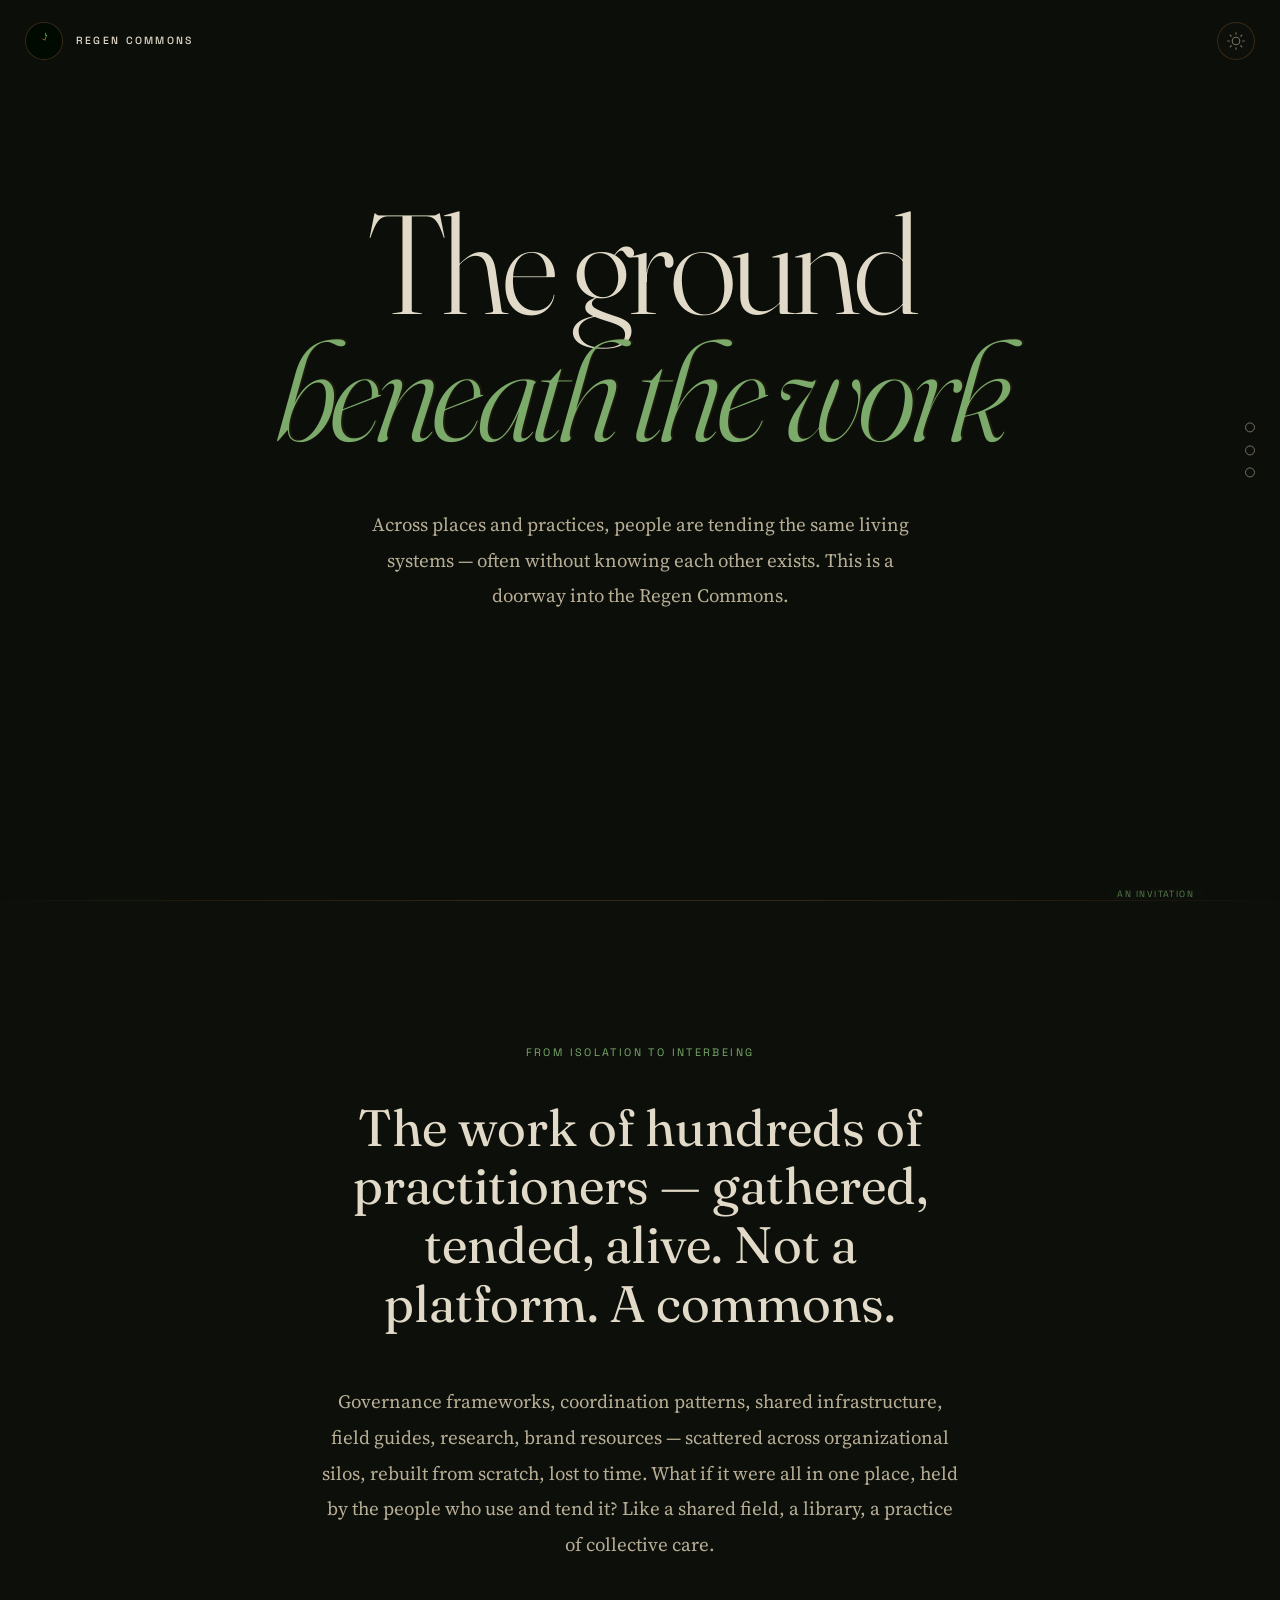
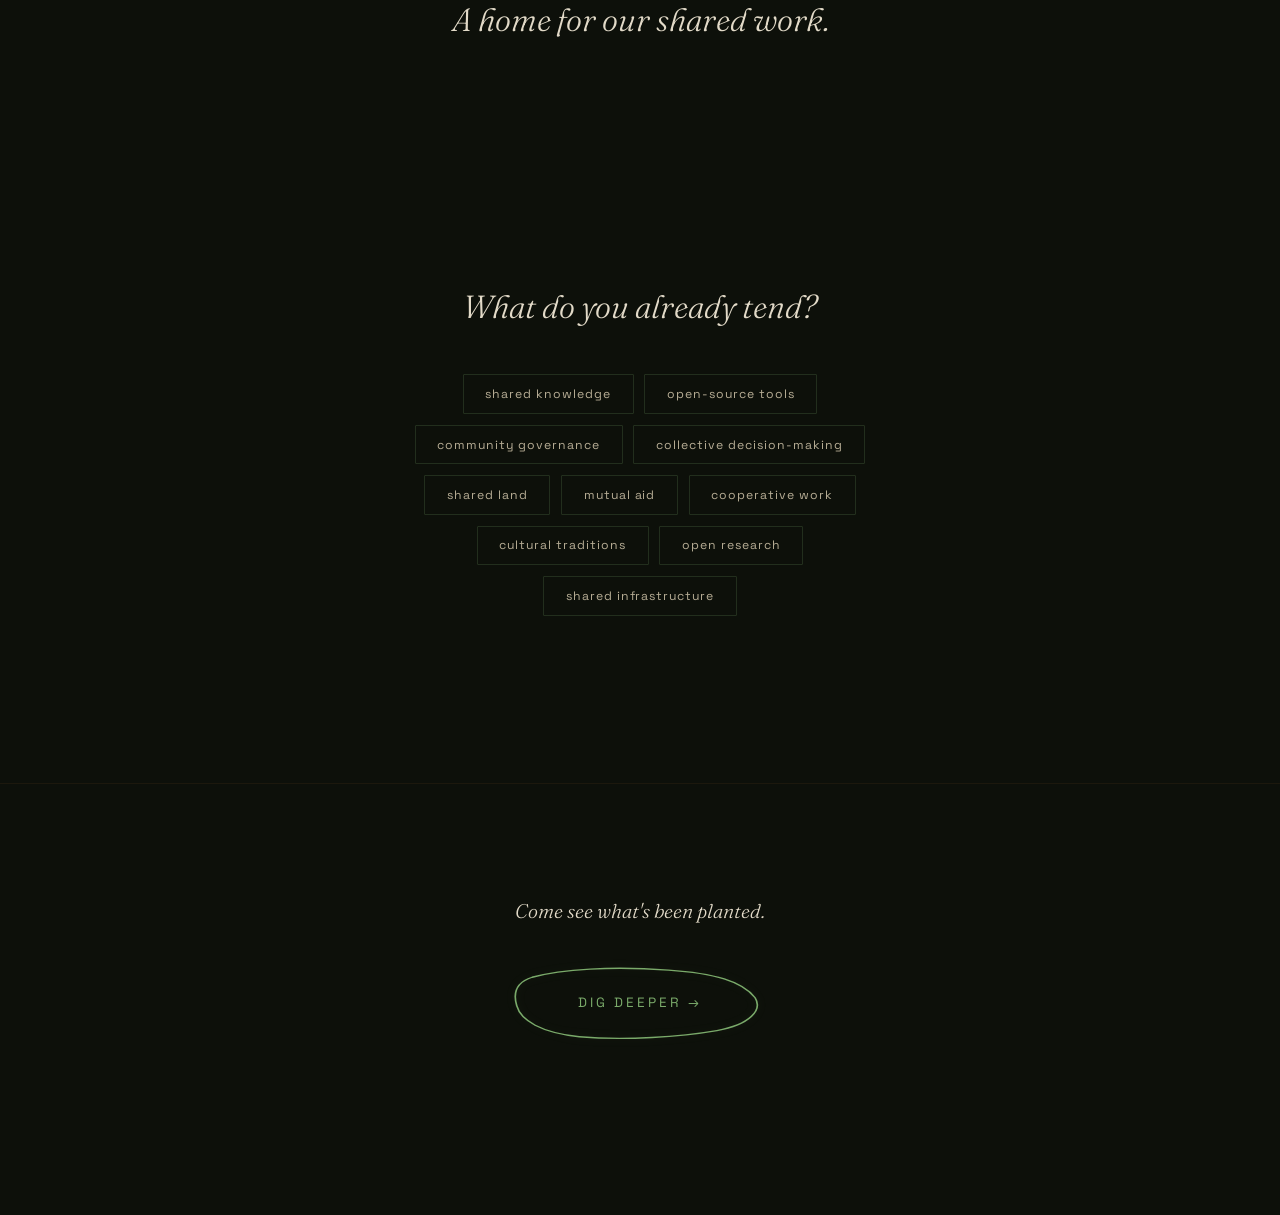
==== commit c00ccd65: "Update prototype HTML and CSS" ====
--- a/index.html
+++ b/index.html
@@ -21,6 +21,12 @@
     <svg class="icon-sun" viewBox="0 0 24 24"><circle cx="12" cy="12" r="5"/><line x1="12" y1="1" x2="12" y2="3"/><line x1="12" y1="21" x2="12" y2="23"/><line x1="4.22" y1="4.22" x2="5.64" y2="5.64"/><line x1="18.36" y1="18.36" x2="19.78" y2="19.78"/><line x1="1" y1="12" x2="3" y2="12"/><line x1="21" y1="12" x2="23" y2="12"/><line x1="4.22" y1="19.78" x2="5.64" y2="18.36"/><line x1="18.36" y1="5.64" x2="19.78" y2="4.22"/></svg>
     <svg class="icon-moon" viewBox="0 0 24 24"><path d="M21 12.79A9 9 0 1 1 11.21 3 7 7 0 0 0 21 12.79z"/></svg>
   </button>
+
+  <nav class="page-nav" aria-label="Site navigation">
+    <a href="learn.html" class="page-nav-dot" data-label="Learn"></a>
+    <a href="declaration.html" class="page-nav-dot" data-label="Plant"></a>
+    <a href="map.html" class="page-nav-dot" data-label="Map"></a>
+  </nav>
 
   <canvas id="mycelium-canvas"></canvas>
 
@@ -78,7 +84,7 @@
     <!-- ── CTA ── -->
     <section class="cta cta--centered">
       <p class="cta-heading reveal">Come see what's been planted.</p>
-      <a href="learn.html" class="btn btn--large reveal reveal-delay-1"><span class="btn-label">Step inside</span> &rarr;</a>
+      <a href="learn.html" class="btn btn--large reveal reveal-delay-1"><span class="btn-label">Dig deeper</span> &rarr;</a>
     </section>
 
   </main>
--- a/style.css
+++ b/style.css
@@ -664,6 +664,36 @@
   width: 100%;
   text-align: center;
 }
+/* Declaration card: inverted colors — light card on dark bg, dark card on light bg */
+.declaration-card {
+  background: var(--ink);
+  color: var(--paper);
+  border: 1px solid rgba(var(--copper-rgb), 0.15);
+  padding: clamp(2rem, 5vw, 3.5rem);
+}
+.declaration-card .declaration-eyebrow { color: var(--copper); }
+.declaration-card .declaration-prompt { color: var(--paper); }
+.declaration-card .declaration-sub { color: rgba(var(--forest-rgb), 0.7); }
+.declaration-card .declaration-textarea {
+  background: rgba(255,255,255,0.06);
+  color: var(--paper);
+  border-color: rgba(var(--copper-rgb), 0.2);
+}
+.declaration-card .declaration-textarea::placeholder { color: rgba(255,255,255,0.3); }
+.declaration-card .declaration-textarea:focus { border-color: var(--forest); }
+
+/* Light mode: still dark card */
+[data-theme="light"] .declaration-card {
+  background: #1A1408;
+  color: #EDE5D4;
+}
+[data-theme="light"] .declaration-card .declaration-prompt { color: #EDE5D4; }
+[data-theme="light"] .declaration-card .declaration-sub { color: rgba(237,229,212,0.65); }
+[data-theme="light"] .declaration-card .declaration-textarea {
+  background: rgba(255,255,255,0.08);
+  color: #EDE5D4;
+}
+[data-theme="light"] .declaration-card .declaration-textarea::placeholder { color: rgba(237,229,212,0.35); }
 
 .declaration-eyebrow {
   display: block;
@@ -743,7 +773,9 @@
 
 .bubble-counter {
   position: absolute;
-  top: 2rem; left: var(--pad);
+  top: 4.5rem;
+  left: 50%;
+  transform: translateX(-50%);
   font-family: var(--font-sans);
   font-size: 0.52rem;
   letter-spacing: 0.18em;
@@ -793,6 +825,7 @@
   line-height: 1.55;
   color: var(--accent, var(--gold));
   margin: 0;
+  text-align: center;
 }
 
 /* ── ARRIVAL ECHO (map page — first visit) ── */
@@ -2056,6 +2089,64 @@
 
 
 /* ══════════════════════════════════════════════════════════════════════════
+   PAGE NAV DOTS — circle icons on the right edge
+   ══════════════════════════════════════════════════════════════════════════ */
+
+.page-nav {
+  position: fixed;
+  right: 1.4rem;
+  top: 50%;
+  transform: translateY(-50%);
+  z-index: 9998;
+  display: flex;
+  flex-direction: column;
+  gap: 0.7rem;
+  align-items: center;
+}
+.page-nav-dot {
+  width: 10px;
+  height: 10px;
+  border-radius: 50%;
+  border: 1.5px solid var(--ink-dim);
+  background: none;
+  text-decoration: none;
+  transition: background 0.3s, border-color 0.3s, transform 0.3s;
+  position: relative;
+}
+.page-nav-dot:hover {
+  border-color: var(--accent, var(--forest));
+  transform: scale(1.3);
+}
+.page-nav-dot.active {
+  background: var(--accent, var(--forest));
+  border-color: var(--accent, var(--forest));
+}
+/* Tooltip on hover */
+.page-nav-dot::before {
+  content: attr(data-label);
+  position: absolute;
+  right: 20px;
+  top: 50%;
+  transform: translateY(-50%);
+  font-family: var(--font-sans);
+  font-size: 0.5rem;
+  letter-spacing: 0.12em;
+  text-transform: uppercase;
+  color: var(--ink-mid);
+  white-space: nowrap;
+  opacity: 0;
+  pointer-events: none;
+  transition: opacity 0.2s;
+}
+.page-nav-dot:hover::before {
+  opacity: 1;
+}
+@media (max-width: 640px) {
+  .page-nav { display: none; }
+}
+
+
+/* ══════════════════════════════════════════════════════════════════════════
    THEME TOGGLE
    ══════════════════════════════════════════════════════════════════════════ */
 
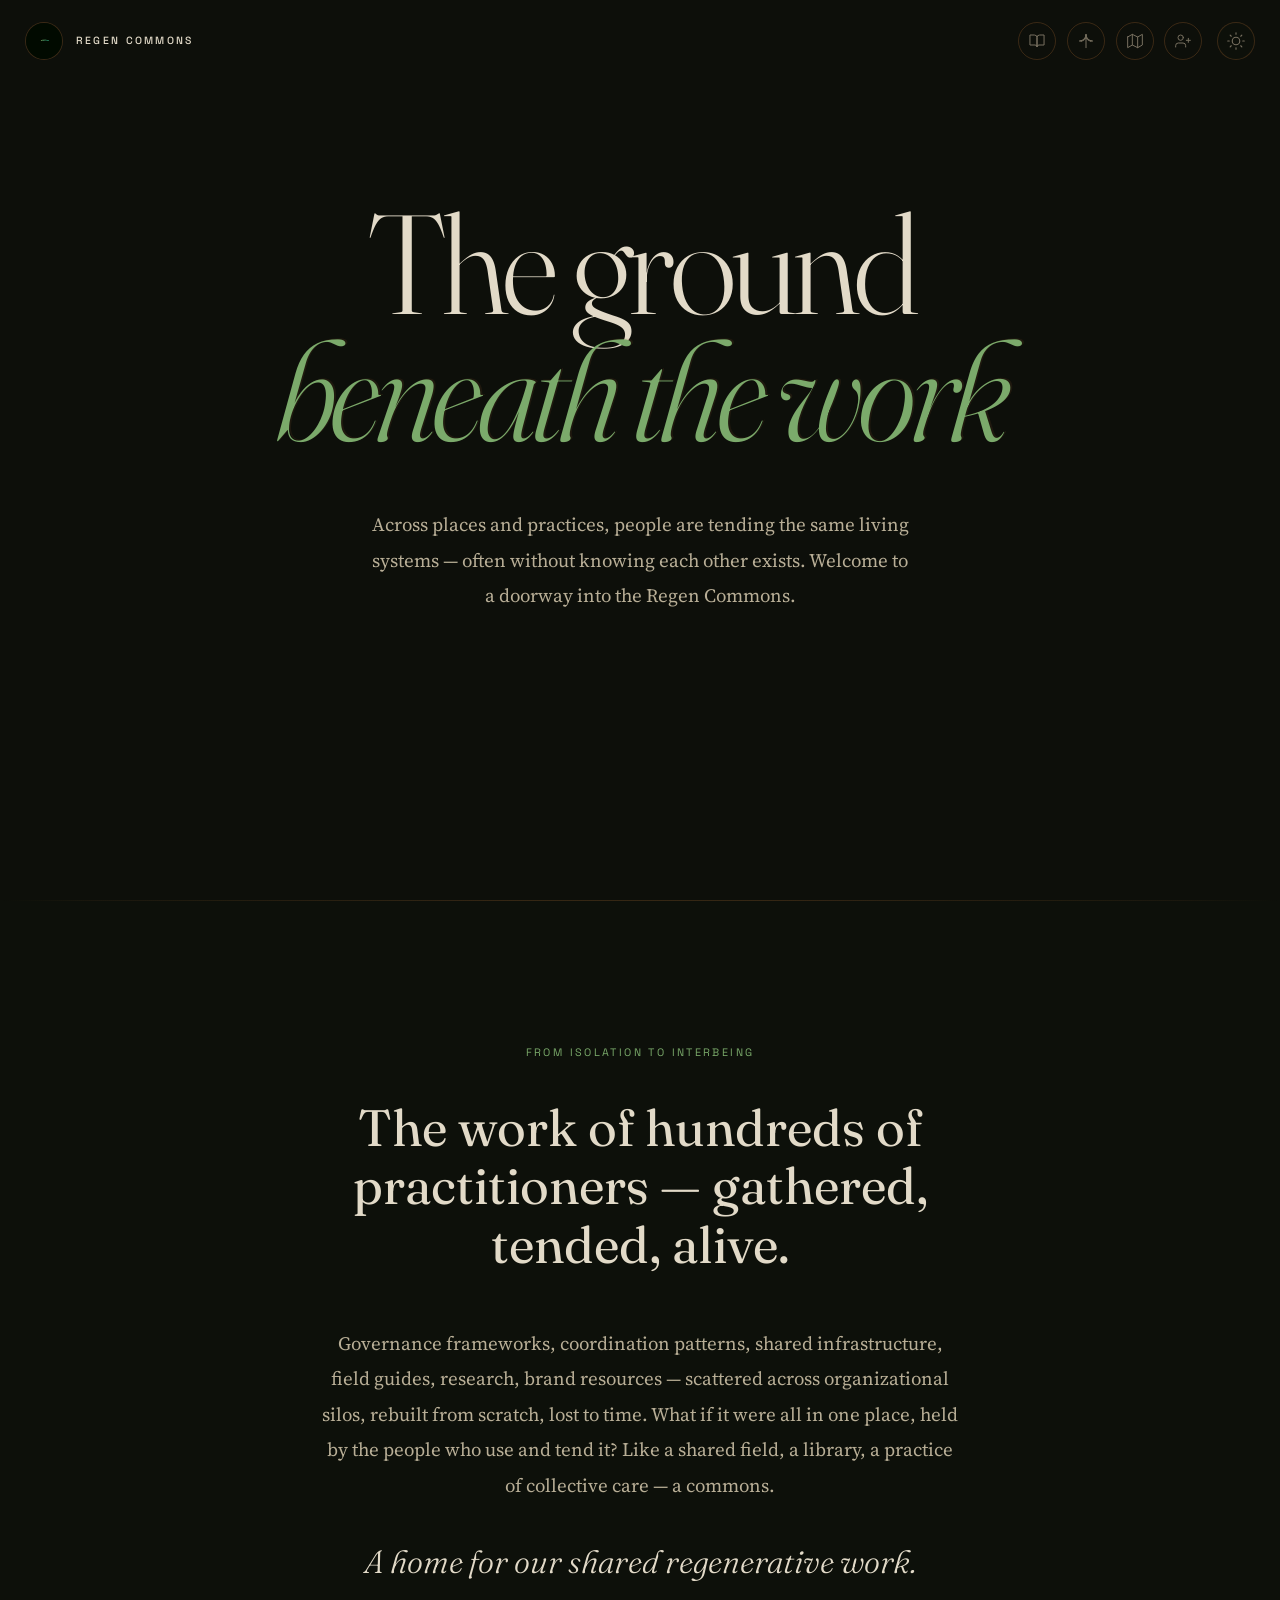
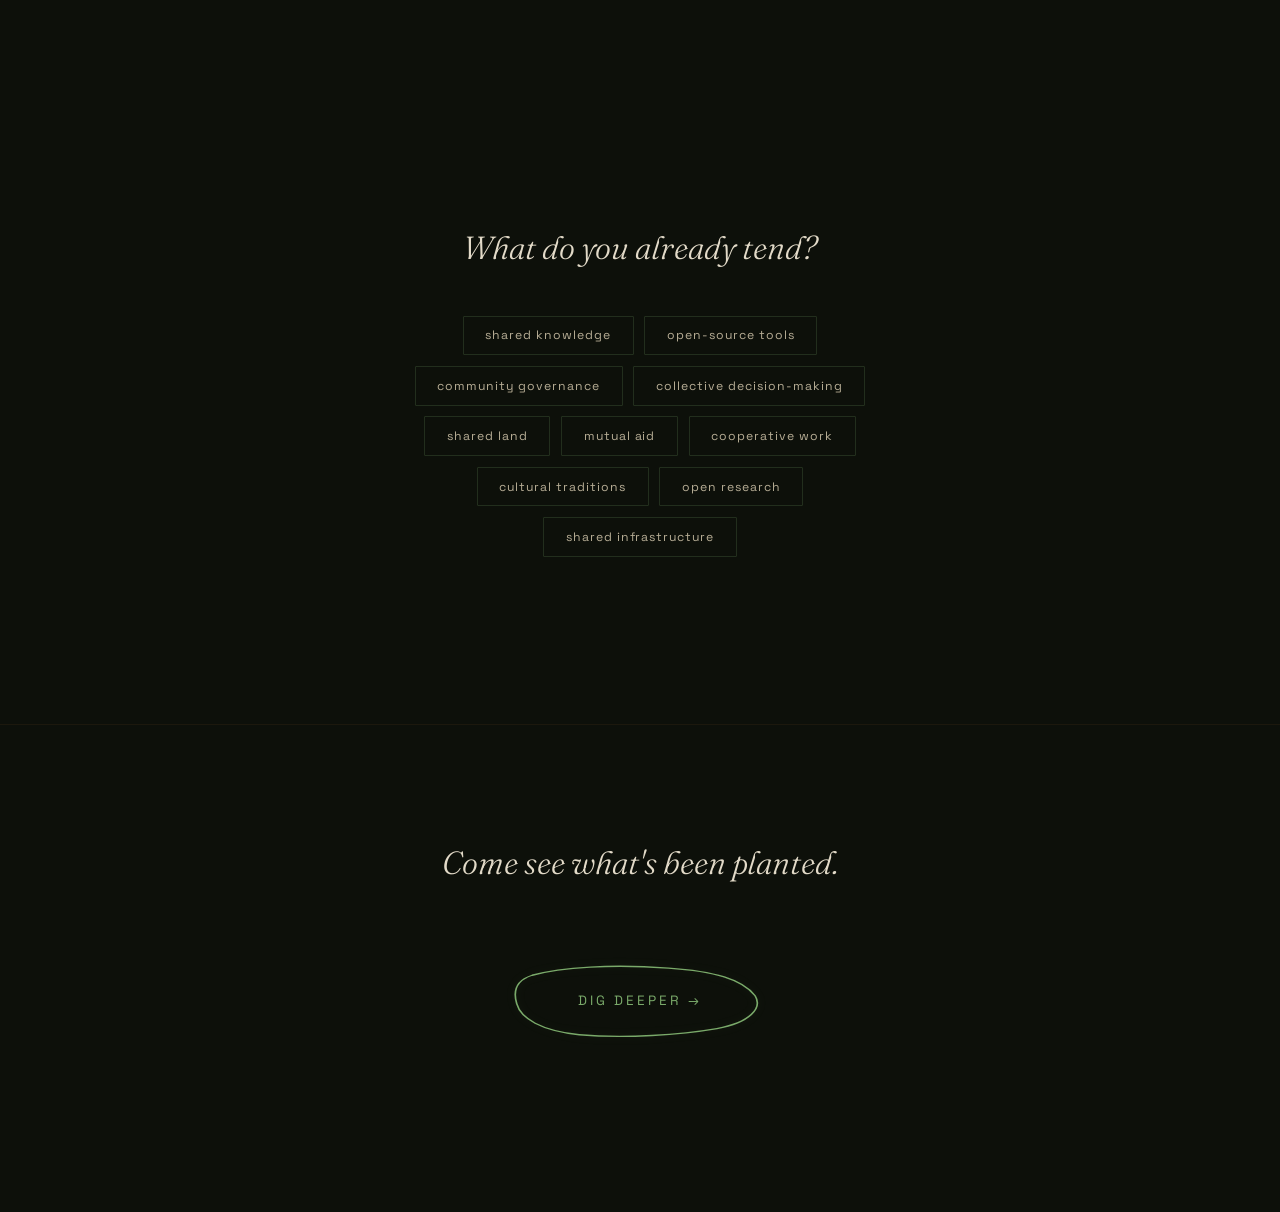
==== commit cd8ba250: "Update prototype HTML, CSS and scripts" ====
--- a/index.html
+++ b/index.html
@@ -23,9 +23,10 @@
   </button>
 
   <nav class="page-nav" aria-label="Site navigation">
-    <a href="learn.html" class="page-nav-dot" data-label="Learn"></a>
-    <a href="declaration.html" class="page-nav-dot" data-label="Plant"></a>
-    <a href="map.html" class="page-nav-dot" data-label="Map"></a>
+    <a href="learn.html" class="page-nav-dot" data-label="Learn"><svg viewBox="0 0 24 24"><path d="M2 3h6a4 4 0 0 1 4 4v14a3 3 0 0 0-3-3H2z"/><path d="M22 3h-6a4 4 0 0 0-4 4v14a3 3 0 0 1 3-3h7z"/></svg></a>
+    <a href="declaration.html" class="page-nav-dot" data-label="Plant"><svg viewBox="0 0 24 24"><path d="M12 22V8"/><path d="M5 12H2a10 10 0 0 0 10-10v3a7 7 0 0 1-7 7z"/><path d="M19 12h3a10 10 0 0 1-10-10v3a7 7 0 0 0 7 7z"/></svg></a>
+    <a href="map.html" class="page-nav-dot" data-label="Map"><svg viewBox="0 0 24 24"><polygon points="1 6 1 22 8 18 16 22 23 18 23 2 16 6 8 2 1 6"/><line x1="8" y1="2" x2="8" y2="18"/><line x1="16" y1="6" x2="16" y2="22"/></svg></a>
+    <a href="join.html" class="page-nav-dot" data-label="Join"><svg viewBox="0 0 24 24"><path d="M16 21v-2a4 4 0 0 0-4-4H5a4 4 0 0 0-4 4v2"/><circle cx="8.5" cy="7" r="4"/><line x1="20" y1="8" x2="20" y2="14"/><line x1="23" y1="11" x2="17" y2="11"/></svg></a>
   </nav>
 
   <canvas id="mycelium-canvas"></canvas>
@@ -40,7 +41,7 @@
         <em>beneath the work</em>
       </h1>
       <p class="hero-body reveal reveal-slow reveal-delay-1">
-        Across places and practices, people are tending the same living systems — often without knowing each other exists. This is a doorway into the Regen Commons.
+        Across places and practices, people are tending the same living systems — often without knowing each other exists. Welcome to a doorway into the Regen Commons.
       </p>
       <a href="#invitation" class="hero-scroll-indicator reveal reveal-delay-2" aria-label="Scroll down">
         <svg class="scroll-chevrons" viewBox="0 0 24 40" width="24" height="40" fill="none" stroke="currentColor" stroke-width="1.5" stroke-linecap="round" stroke-linejoin="round">
@@ -52,15 +53,14 @@
     </section>
 
     <div class="strata">
-      <span class="strata-label">An invitation</span>
     </div>
 
     <!-- ── INVITATION ── -->
     <section class="context" id="invitation">
       <span class="section-label mono reveal context-label">From isolation to interbeing</span>
-      <h2 class="reveal">The work of hundreds of practitioners — gathered, tended, alive. Not a platform. A commons.</h2>
-      <p class="reveal reveal-delay-1">Governance frameworks, coordination patterns, shared infrastructure, field guides, research, brand resources — scattered across organizational silos, rebuilt from scratch, lost to time. What if it were all in one place, held by the people who use and tend it? Like a shared field, a library, a practice of collective care.</p>
-      <p class="context-tagline reveal reveal-delay-2"><em>A home for our shared work.</em></p>
+      <h2 class="reveal">The work of hundreds of practitioners — gathered, tended, alive.</h2>
+      <p class="reveal reveal-delay-1">Governance frameworks, coordination patterns, shared infrastructure, field guides, research, brand resources — scattered across organizational silos, rebuilt from scratch, lost to time. What if it were all in one place, held by the people who use and tend it? Like a shared field, a library, a practice of collective care — a commons.</p>
+      <p class="context-tagline reveal reveal-delay-2"><em>A home for our shared regenerative work.</em></p>
     </section>
 
     <!-- ── BRIDGE — "What do you already tend?" ── -->
--- a/style.css
+++ b/style.css
@@ -204,6 +204,23 @@
 }
 .btn-blob { animation: blob-breathe 6s ease-in-out infinite; }
 
+/* ── Simple outlined button for declaration cards ─────────────────────────── */
+.declaration-card .btn {
+  border: 1.5px solid rgba(var(--copper-rgb), 0.35);
+  border-radius: 2px;
+  padding: 0.85rem 2rem;
+  color: var(--copper);
+  transition: border-color 0.3s, background 0.3s, color 0.3s;
+}
+.declaration-card .btn:hover {
+  border-color: var(--copper);
+  background: rgba(var(--copper-rgb), 0.08);
+}
+[data-theme="light"] .declaration-card .btn {
+  color: var(--copper);
+  border-color: rgba(var(--copper-rgb), 0.4);
+}
+
 /* ── ANIMATED WAVY UNDERLINES ────────────────────────────────────────────── */
 .wavy-link {
   position: relative;
@@ -553,7 +570,7 @@
   border-top: 1px solid rgba(var(--copper-rgb), 0.08);
   background: var(--paper);
 }
-.cta p { font-size: 1.1rem; max-width: 440px; line-height: 2; margin-bottom: 0; }
+.cta p:not(.cta-heading) { font-size: 1.1rem; max-width: 440px; line-height: 2; margin-bottom: 0; }
 .cta--centered {
   text-align: center;
   display: flex;
@@ -661,7 +678,7 @@
 
 .declaration-inner {
   max-width: 500px;
-  width: 100%;
+  width: 500px;
   text-align: center;
 }
 /* Declaration card: inverted colors — light card on dark bg, dark card on light bg */
@@ -673,14 +690,14 @@
 }
 .declaration-card .declaration-eyebrow { color: var(--copper); }
 .declaration-card .declaration-prompt { color: var(--paper); }
-.declaration-card .declaration-sub { color: rgba(var(--forest-rgb), 0.7); }
+.declaration-card .declaration-sub { color: rgba(0,0,0,0.58); }
 .declaration-card .declaration-textarea {
   background: rgba(255,255,255,0.06);
-  color: var(--paper);
+  color: rgba(0,0,0,0.72);
   border-color: rgba(var(--copper-rgb), 0.2);
 }
-.declaration-card .declaration-textarea::placeholder { color: rgba(255,255,255,0.3); }
-.declaration-card .declaration-textarea:focus { border-color: var(--forest); }
+.declaration-card .declaration-textarea::placeholder { color: rgba(0,0,0,0.32); }
+.declaration-card .declaration-textarea:focus { border-color: var(--copper); }
 
 /* Light mode: still dark card */
 [data-theme="light"] .declaration-card {
@@ -691,9 +708,10 @@
 [data-theme="light"] .declaration-card .declaration-sub { color: rgba(237,229,212,0.65); }
 [data-theme="light"] .declaration-card .declaration-textarea {
   background: rgba(255,255,255,0.08);
-  color: #EDE5D4;
+  color: rgba(237,229,212,0.85);
 }
 [data-theme="light"] .declaration-card .declaration-textarea::placeholder { color: rgba(237,229,212,0.35); }
+[data-theme="light"] .declaration-card .declaration-textarea:focus { border-color: var(--copper); }
 
 .declaration-eyebrow {
   display: block;
@@ -716,7 +734,7 @@
 .declaration-sub {
   font-family: var(--font-sans);
   font-size: 0.60rem;
-  letter-spacing: 0.10em;
+  letter-spacing: 0.04em;
   color: var(--ink-dim);
   line-height: 1.9;
   margin-bottom: 2.2rem;
@@ -773,21 +791,24 @@
 
 .bubble-counter {
   position: absolute;
-  top: 4.5rem;
-  left: 50%;
-  transform: translateX(-50%);
+  top: 50%;
+  left: 2.5rem;
+  transform: translateY(-50%);
   font-family: var(--font-sans);
   font-size: 0.52rem;
   letter-spacing: 0.18em;
   text-transform: uppercase;
-  color: var(--ink-dim);
+  color: var(--ink-mid);
+  writing-mode: vertical-rl;
+  text-orientation: mixed;
+  rotate: 180deg;
 }
 
 .bubble-cta {
   position: absolute;
-  bottom: 3rem;
-  left: 50%;
-  transform: translateX(-50%);
+  top: 50%;
+  right: 2.5rem;
+  transform: translateY(-50%);
   pointer-events: all;
   text-align: center;
   white-space: nowrap;
@@ -799,7 +820,7 @@
   font-size: 0.52rem;
   letter-spacing: 0.18em;
   text-transform: uppercase;
-  color: var(--ink-dim);
+  color: var(--ink-mid);
   margin-bottom: 0.8rem;
 }
 
@@ -2094,42 +2115,59 @@
 
 .page-nav {
   position: fixed;
-  right: 1.4rem;
-  top: 50%;
-  transform: translateY(-50%);
+  right: calc(1.4rem + 38px + 0.8rem);
+  top: 1.2rem;
   z-index: 9998;
   display: flex;
-  flex-direction: column;
-  gap: 0.7rem;
+  flex-direction: row;
+  gap: 0.6rem;
   align-items: center;
 }
 .page-nav-dot {
-  width: 10px;
-  height: 10px;
+  width: 38px;
+  height: 38px;
   border-radius: 50%;
-  border: 1.5px solid var(--ink-dim);
+  border: 1.5px solid rgba(var(--copper-rgb), 0.25);
   background: none;
   text-decoration: none;
-  transition: background 0.3s, border-color 0.3s, transform 0.3s;
+  transition: background 0.3s, border-color 0.3s;
   position: relative;
+  display: flex;
+  align-items: center;
+  justify-content: center;
+}
+.page-nav-dot svg {
+  width: 16px;
+  height: 16px;
+  fill: none;
+  stroke: var(--ink-dim);
+  stroke-width: 1.5;
+  stroke-linecap: round;
+  stroke-linejoin: round;
+  transition: stroke 0.3s;
 }
 .page-nav-dot:hover {
   border-color: var(--accent, var(--forest));
-  transform: scale(1.3);
+}
+.page-nav-dot:hover svg {
+  stroke: var(--accent, var(--forest));
 }
 .page-nav-dot.active {
-  background: var(--accent, var(--forest));
   border-color: var(--accent, var(--forest));
-}
-/* Tooltip on hover */
-.page-nav-dot::before {
+  background: rgba(var(--accent-rgb, var(--forest-rgb)), 0.08);
+}
+.page-nav-dot.active svg {
+  stroke: var(--accent, var(--forest));
+}
+/* Label on hover — below */
+.page-nav-dot::after {
   content: attr(data-label);
   position: absolute;
-  right: 20px;
-  top: 50%;
-  transform: translateY(-50%);
-  font-family: var(--font-sans);
-  font-size: 0.5rem;
+  top: calc(100% + 6px);
+  left: 50%;
+  transform: translateX(-50%);
+  font-family: var(--font-sans);
+  font-size: 0.45rem;
   letter-spacing: 0.12em;
   text-transform: uppercase;
   color: var(--ink-mid);
@@ -2138,7 +2176,7 @@
   pointer-events: none;
   transition: opacity 0.2s;
 }
-.page-nav-dot:hover::before {
+.page-nav-dot:hover::after {
   opacity: 1;
 }
 @media (max-width: 640px) {
@@ -2181,7 +2219,26 @@
 .theme-toggle .icon-moon { display: none; }
 [data-theme="light"] .theme-toggle .icon-sun  { display: none; }
 [data-theme="light"] .theme-toggle .icon-moon { display: block; }
-
+/* Label below theme toggle */
+.theme-toggle::after {
+  content: 'Dark';
+  position: absolute;
+  top: calc(100% + 6px);
+  left: 50%;
+  transform: translateX(-50%);
+  font-family: var(--font-sans);
+  font-size: 0.45rem;
+  letter-spacing: 0.12em;
+  text-transform: uppercase;
+  color: var(--ink-mid);
+  white-space: nowrap;
+  opacity: 0;
+  pointer-events: none;
+  transition: opacity 0.2s;
+}
+[data-theme="light"] .theme-toggle::after { content: 'Light'; }
+.theme-toggle:hover::after { opacity: 1; }
+.theme-toggle { position: fixed; /* add relative for ::after */ }
 
 /* ── Light-mode section contrast — cards/sections need to stand out from background ── */
 [data-theme="light"] .context,
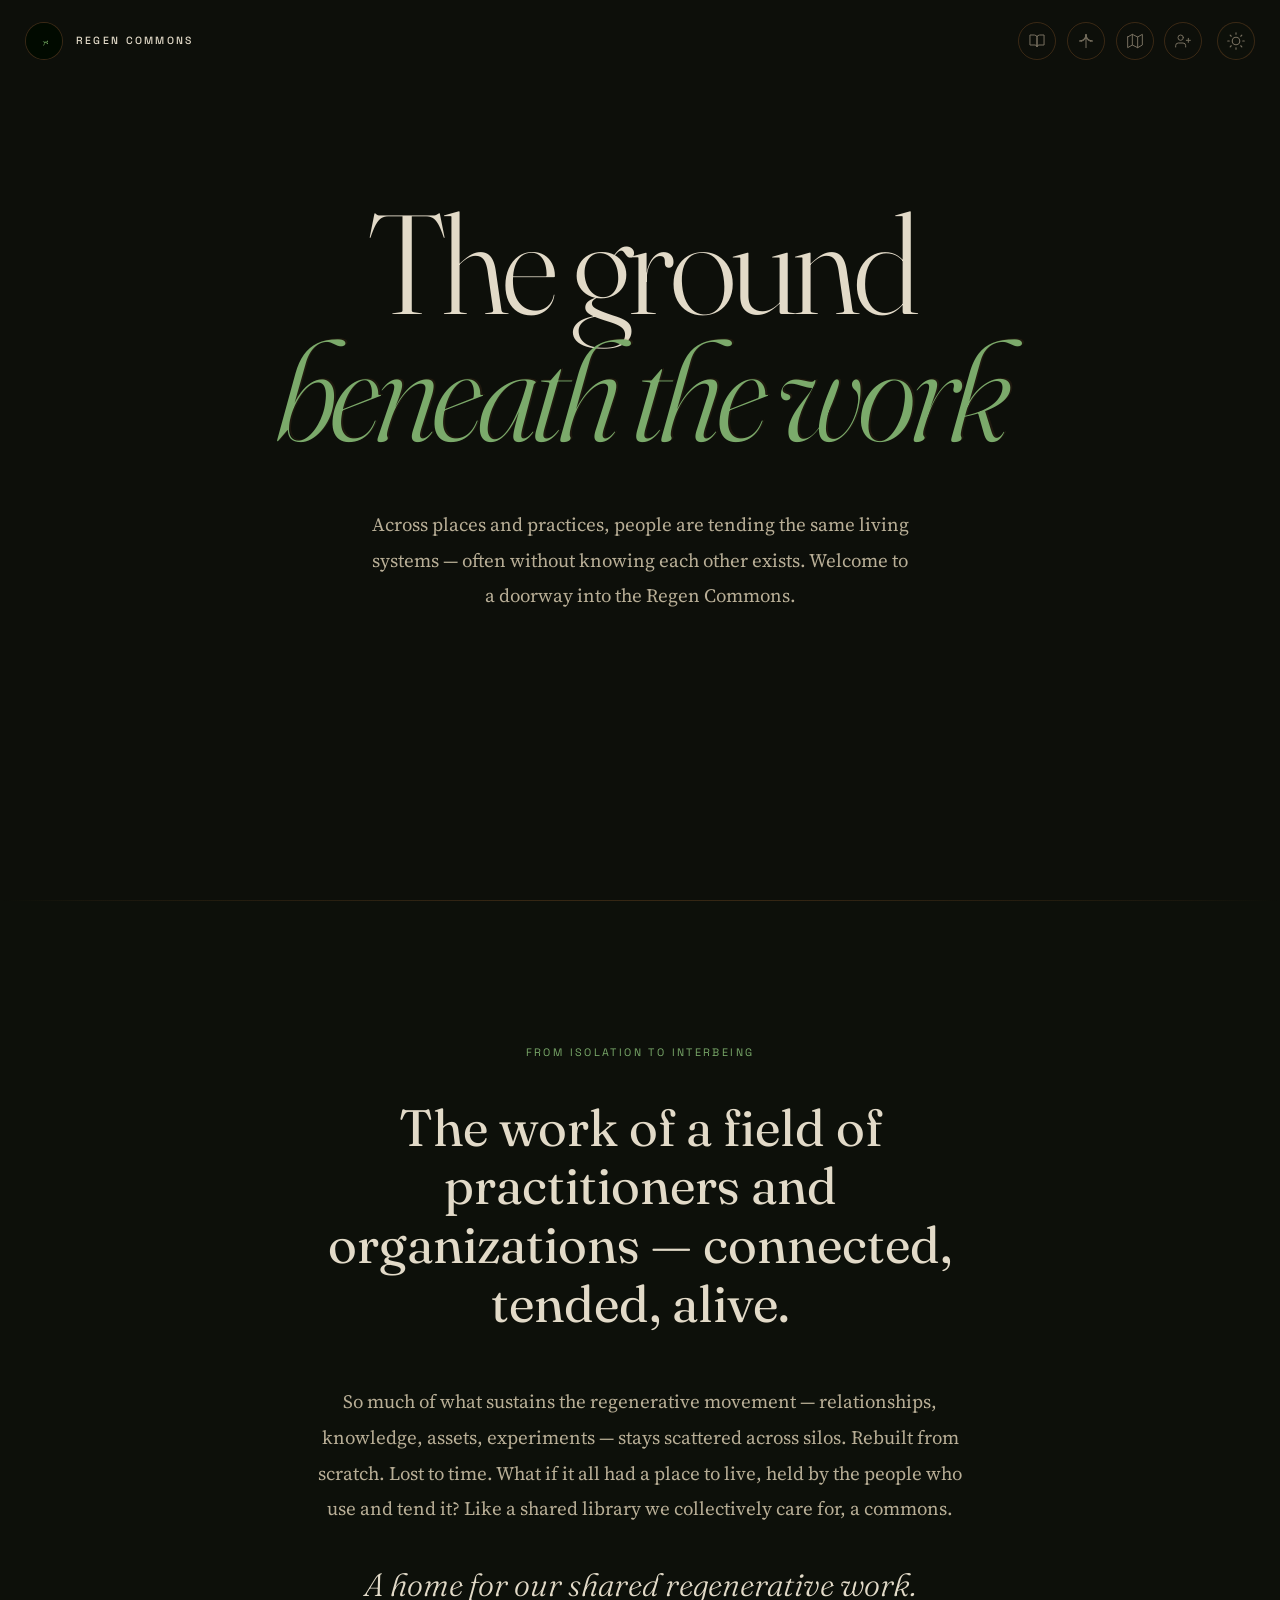
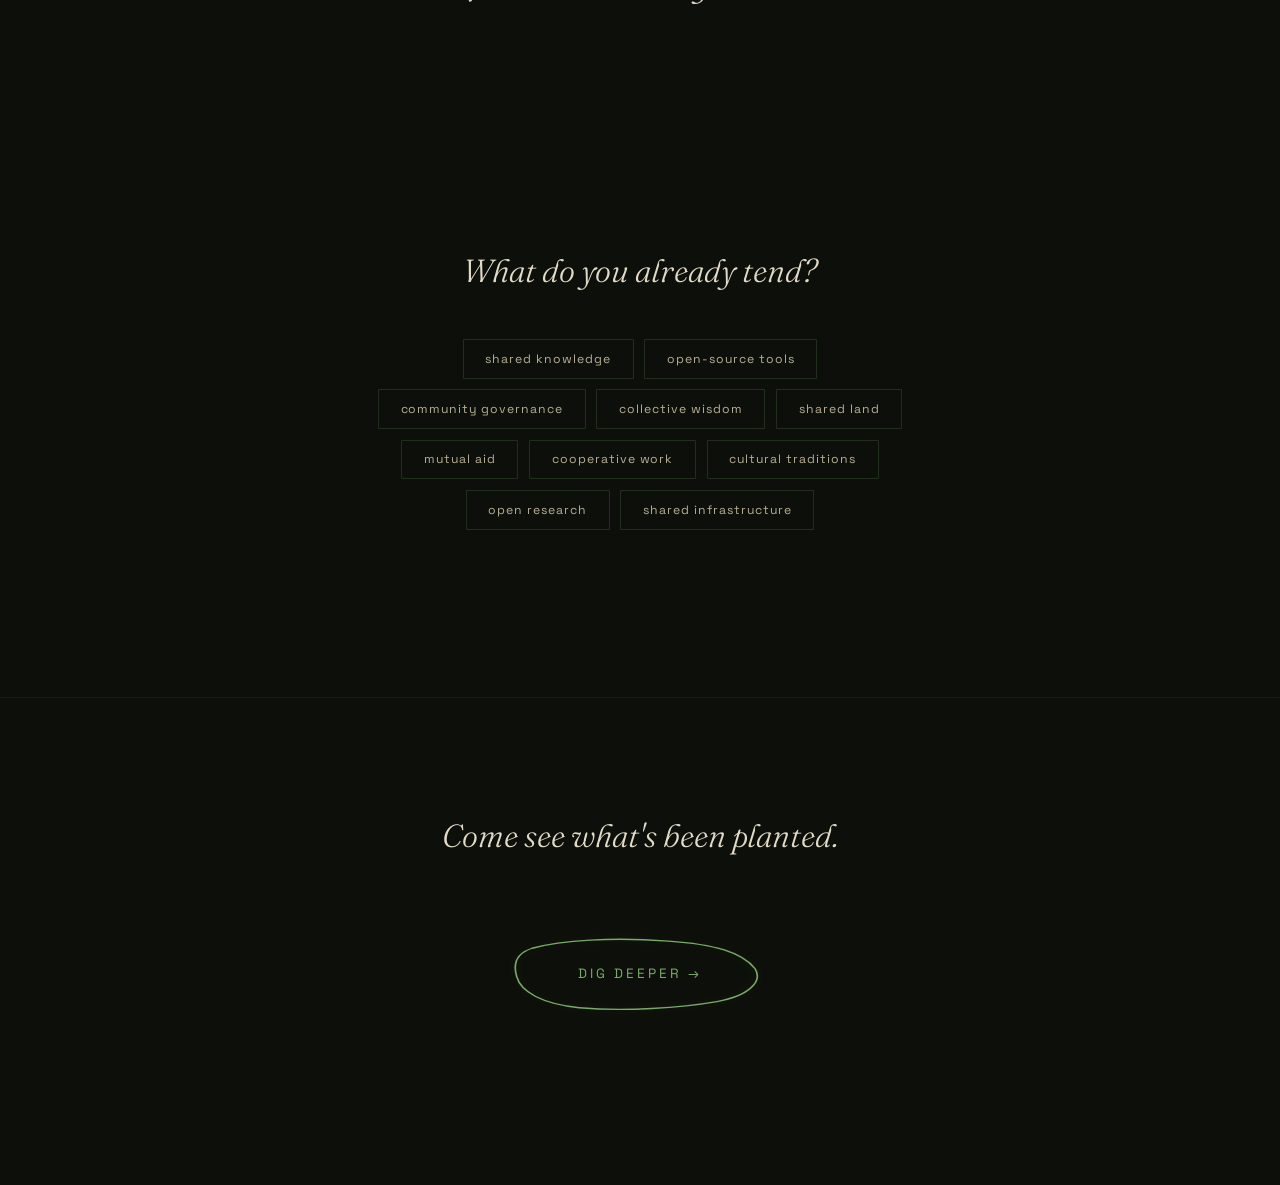
==== commit a2dde2e0: "Redesign learn flow, map library, and offering panel - Learn: add "Finding our footing" panel, swap " ====
--- a/index.html
+++ b/index.html
@@ -24,7 +24,7 @@
 
   <nav class="page-nav" aria-label="Site navigation">
     <a href="learn.html" class="page-nav-dot" data-label="Learn"><svg viewBox="0 0 24 24"><path d="M2 3h6a4 4 0 0 1 4 4v14a3 3 0 0 0-3-3H2z"/><path d="M22 3h-6a4 4 0 0 0-4 4v14a3 3 0 0 1 3-3h7z"/></svg></a>
-    <a href="declaration.html" class="page-nav-dot" data-label="Plant"><svg viewBox="0 0 24 24"><path d="M12 22V8"/><path d="M5 12H2a10 10 0 0 0 10-10v3a7 7 0 0 1-7 7z"/><path d="M19 12h3a10 10 0 0 1-10-10v3a7 7 0 0 0 7 7z"/></svg></a>
+    <a href="learn.html#plant" class="page-nav-dot" data-label="Plant"><svg viewBox="0 0 24 24"><path d="M12 22V8"/><path d="M5 12H2a10 10 0 0 0 10-10v3a7 7 0 0 1-7 7z"/><path d="M19 12h3a10 10 0 0 1-10-10v3a7 7 0 0 0 7 7z"/></svg></a>
     <a href="map.html" class="page-nav-dot" data-label="Map"><svg viewBox="0 0 24 24"><polygon points="1 6 1 22 8 18 16 22 23 18 23 2 16 6 8 2 1 6"/><line x1="8" y1="2" x2="8" y2="18"/><line x1="16" y1="6" x2="16" y2="22"/></svg></a>
     <a href="join.html" class="page-nav-dot" data-label="Join"><svg viewBox="0 0 24 24"><path d="M16 21v-2a4 4 0 0 0-4-4H5a4 4 0 0 0-4 4v2"/><circle cx="8.5" cy="7" r="4"/><line x1="20" y1="8" x2="20" y2="14"/><line x1="23" y1="11" x2="17" y2="11"/></svg></a>
   </nav>
@@ -58,8 +58,8 @@
     <!-- ── INVITATION ── -->
     <section class="context" id="invitation">
       <span class="section-label mono reveal context-label">From isolation to interbeing</span>
-      <h2 class="reveal">The work of hundreds of practitioners — gathered, tended, alive.</h2>
-      <p class="reveal reveal-delay-1">Governance frameworks, coordination patterns, shared infrastructure, field guides, research, brand resources — scattered across organizational silos, rebuilt from scratch, lost to time. What if it were all in one place, held by the people who use and tend it? Like a shared field, a library, a practice of collective care — a commons.</p>
+      <h2 class="reveal">The work of a field of practitioners and organizations — connected, tended, alive.</h2>
+      <p class="reveal reveal-delay-1">So much of what sustains the regenerative movement — relationships, knowledge, assets, experiments — stays scattered across silos. Rebuilt from scratch. Lost to time. What if it all had a place to live, held by the people who use and tend it? Like a shared library we collectively care for, a&nbsp;commons.</p>
       <p class="context-tagline reveal reveal-delay-2"><em>A home for our shared regenerative work.</em></p>
     </section>
 
@@ -70,7 +70,7 @@
         <button class="bridge-tag" data-tag="shared-knowledge">shared knowledge</button>
         <button class="bridge-tag" data-tag="open-source">open-source tools</button>
         <button class="bridge-tag" data-tag="governance">community governance</button>
-        <button class="bridge-tag" data-tag="decisions">collective decision-making</button>
+        <button class="bridge-tag" data-tag="decisions">collective wisdom</button>
         <button class="bridge-tag" data-tag="land">shared land</button>
         <button class="bridge-tag" data-tag="mutual-aid">mutual aid</button>
         <button class="bridge-tag" data-tag="cooperative">cooperative work</button>
--- a/style.css
+++ b/style.css
@@ -712,6 +712,18 @@
 }
 [data-theme="light"] .declaration-card .declaration-textarea::placeholder { color: rgba(237,229,212,0.35); }
 [data-theme="light"] .declaration-card .declaration-textarea:focus { border-color: var(--copper); }
+
+/* Pulse: draws attention to the planting card as the one affordance on the page */
+@keyframes declaration-card-pulse {
+  0%, 100% { box-shadow: 0 0 0 0 rgba(var(--copper-rgb), 0.0), 0 0 0 0 rgba(var(--copper-rgb), 0.0); }
+  50%      { box-shadow: 0 0 0 6px rgba(var(--copper-rgb), 0.10), 0 0 32px 4px rgba(var(--copper-rgb), 0.18); }
+}
+.declaration-card--pulse {
+  animation: declaration-card-pulse 3.2s ease-in-out infinite;
+}
+.declaration-card--pulse:focus-within {
+  animation: none;
+}
 
 .declaration-eyebrow {
   display: block;
@@ -1473,13 +1485,9 @@
   overflow: hidden;
 }
 .card-body-inner {
-  padding: 0 2rem 2.5rem 1.8rem;
+  padding: 2.4rem 2rem 2.5rem 1.2rem;
   border-top: 1px solid rgba(var(--copper-rgb), 0.10);
-  padding-top: 1.6rem;
-  /* Indent to align with card-header-text (past icon) */
-  margin-left: calc(60px + 1.2rem);
-}
-@media (max-width: 700px) { .card-body-inner { margin-left: 0; } }
+}
 .card-body-inner p {
   font-size: 0.90rem;
   line-height: 1.82;
@@ -1492,8 +1500,6 @@
   font-size: 0.82rem;
   line-height: 1.72;
   color: var(--ink-dim);
-  border-left: 2px solid rgba(var(--copper-rgb), 0.18);
-  padding-left: 1rem;
   margin-top: 0.8rem;
 }
 .card-terms strong {
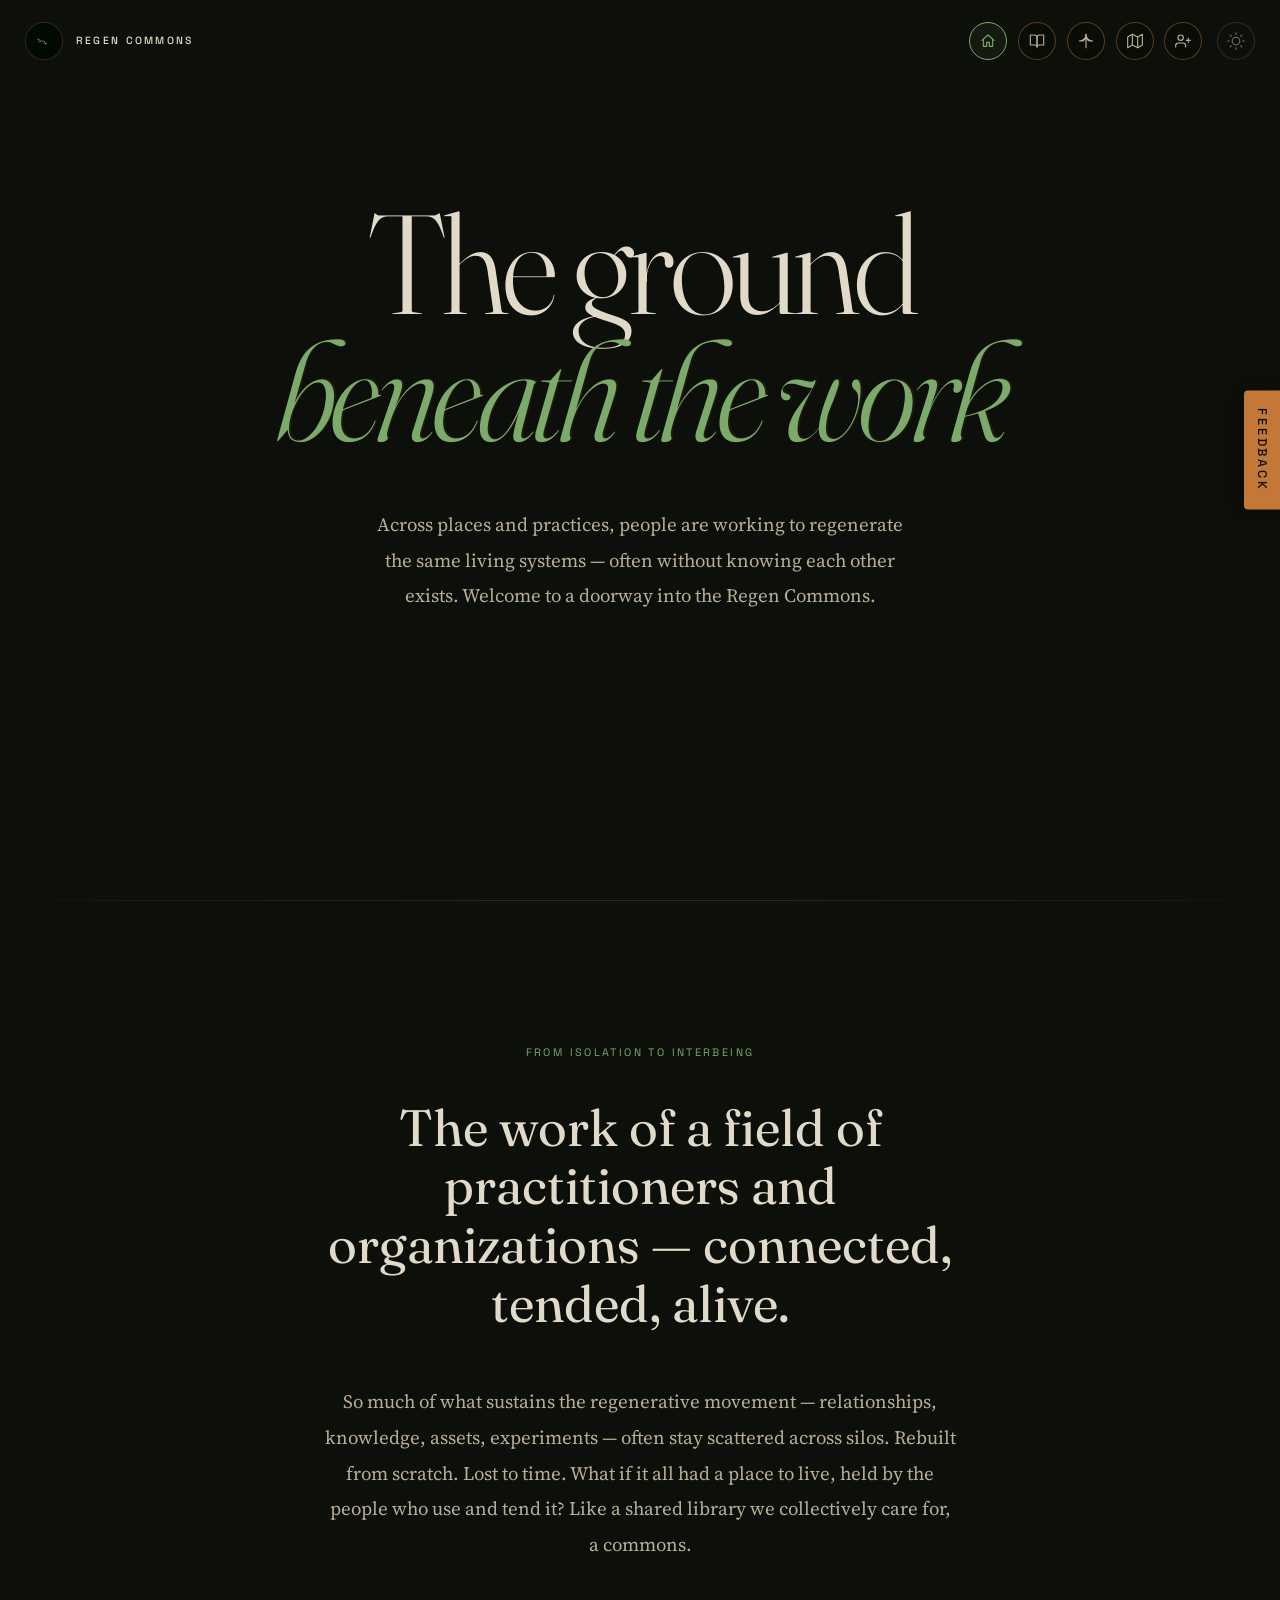
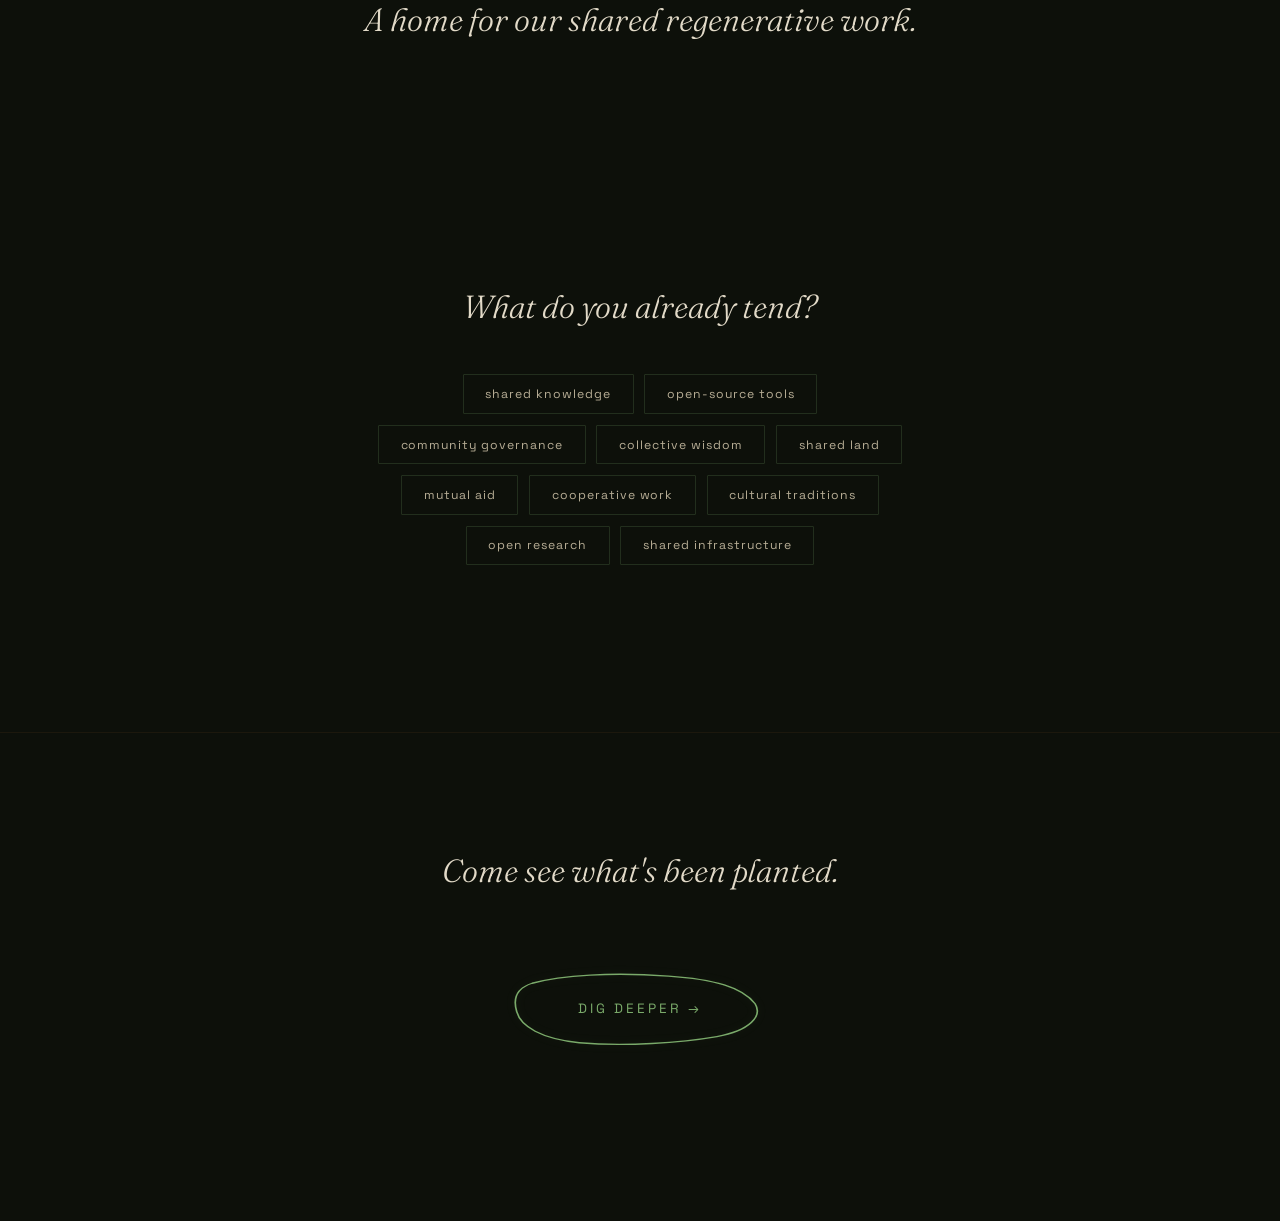
==== commit a56b272d: "Restructure membership flow, library cards, and global navigation - Apply page: 6-step membership fo" ====
--- a/index.html
+++ b/index.html
@@ -23,6 +23,7 @@
   </button>
 
   <nav class="page-nav" aria-label="Site navigation">
+    <a href="index.html" class="page-nav-dot active" data-label="Home"><svg viewBox="0 0 24 24"><path d="M3 11l9-8 9 8"/><path d="M5 10v10h5v-6h4v6h5V10"/></svg></a>
     <a href="learn.html" class="page-nav-dot" data-label="Learn"><svg viewBox="0 0 24 24"><path d="M2 3h6a4 4 0 0 1 4 4v14a3 3 0 0 0-3-3H2z"/><path d="M22 3h-6a4 4 0 0 0-4 4v14a3 3 0 0 1 3-3h7z"/></svg></a>
     <a href="learn.html#plant" class="page-nav-dot" data-label="Plant"><svg viewBox="0 0 24 24"><path d="M12 22V8"/><path d="M5 12H2a10 10 0 0 0 10-10v3a7 7 0 0 1-7 7z"/><path d="M19 12h3a10 10 0 0 1-10-10v3a7 7 0 0 0 7 7z"/></svg></a>
     <a href="map.html" class="page-nav-dot" data-label="Map"><svg viewBox="0 0 24 24"><polygon points="1 6 1 22 8 18 16 22 23 18 23 2 16 6 8 2 1 6"/><line x1="8" y1="2" x2="8" y2="18"/><line x1="16" y1="6" x2="16" y2="22"/></svg></a>
@@ -41,7 +42,7 @@
         <em>beneath the work</em>
       </h1>
       <p class="hero-body reveal reveal-slow reveal-delay-1">
-        Across places and practices, people are tending the same living systems — often without knowing each other exists. Welcome to a doorway into the Regen Commons.
+        Across places and practices, people are working to regenerate the same living systems — often without knowing each other exists. Welcome to a doorway into the Regen Commons.
       </p>
       <a href="#invitation" class="hero-scroll-indicator reveal reveal-delay-2" aria-label="Scroll down">
         <svg class="scroll-chevrons" viewBox="0 0 24 40" width="24" height="40" fill="none" stroke="currentColor" stroke-width="1.5" stroke-linecap="round" stroke-linejoin="round">
@@ -59,7 +60,7 @@
     <section class="context" id="invitation">
       <span class="section-label mono reveal context-label">From isolation to interbeing</span>
       <h2 class="reveal">The work of a field of practitioners and organizations — connected, tended, alive.</h2>
-      <p class="reveal reveal-delay-1">So much of what sustains the regenerative movement — relationships, knowledge, assets, experiments — stays scattered across silos. Rebuilt from scratch. Lost to time. What if it all had a place to live, held by the people who use and tend it? Like a shared library we collectively care for, a&nbsp;commons.</p>
+      <p class="reveal reveal-delay-1">So much of what sustains the regenerative movement — relationships, knowledge, assets, experiments — often stay scattered across silos. Rebuilt from scratch. Lost to time. What if it all had a place to live, held by the people who use and tend it? Like a shared library we collectively care for, a&nbsp;commons.</p>
       <p class="context-tagline reveal reveal-delay-2"><em>A home for our shared regenerative work.</em></p>
     </section>
 
--- a/style.css
+++ b/style.css
@@ -79,7 +79,7 @@
 /* ── PER-PAGE ACCENT — one dominant color per page ─────────────────────── */
 body[data-page="landing"]     { --accent: var(--forest); --accent-rgb: var(--forest-rgb); }
 body[data-page="learn"]       { --accent: var(--copper); --accent-rgb: var(--copper-rgb); }
-body[data-page="declaration"] { --accent: var(--gold);   --accent-rgb: 212, 160, 48; }
+body[data-page="seeds"]       { --accent: var(--gold);   --accent-rgb: 212, 160, 48; }
 body[data-page="join"]        { --accent: var(--copper); --accent-rgb: var(--copper-rgb); }
 body[data-page="map"]         { --accent: var(--teal);   --accent-rgb: 72, 184, 144; }
 
@@ -115,7 +115,7 @@
   pointer-events: none;
   z-index: 0;
 }
-/* Hide canvas on map page — solid background, canvas adds noise over text */
+/* Map page — solid background, no mycelium overlay */
 body[data-page="map"] #mycelium-canvas { display: none; }
 
 /* ── SCROLL REVEAL ───────────────────────────────────────────────────────── */
@@ -1894,6 +1894,68 @@
   color: var(--ink);
 }
 
+/* ── Inline label hint (e.g. "(optional)") ── */
+.join-label-hint {
+  font-family: var(--font-serif);
+  font-size: 0.78rem;
+  font-style: italic;
+  letter-spacing: 0;
+  text-transform: none;
+  color: var(--ink-dim);
+  font-weight: 400;
+  margin-left: 0.4rem;
+}
+
+/* ── Radio groups ── */
+.join-radio-group {
+  display: flex;
+  gap: 1.5rem;
+  flex-wrap: wrap;
+  margin-top: 0.4rem;
+}
+.join-radio-stack {
+  display: flex;
+  flex-direction: column;
+  gap: 0.5rem;
+  margin-top: 0.4rem;
+}
+.join-radio {
+  display: flex;
+  align-items: flex-start;
+  gap: 0.55rem;
+  cursor: pointer;
+  padding: 0.35rem 0;
+  font-size: 0.9rem;
+  color: var(--ink);
+  line-height: 1.5;
+}
+.join-radio input[type="radio"] {
+  appearance: none;
+  -webkit-appearance: none;
+  width: 16px; height: 16px;
+  border: 1.5px solid rgba(var(--copper-rgb), 0.25);
+  border-radius: 50%;
+  background: transparent;
+  cursor: pointer;
+  flex-shrink: 0;
+  margin-top: 3px;
+  position: relative;
+  transition: border-color 0.15s;
+}
+.join-radio input[type="radio"]:checked {
+  border-color: var(--accent, var(--forest));
+}
+.join-radio input[type="radio"]:checked::after {
+  content: '';
+  display: block;
+  position: absolute;
+  top: 50%; left: 50%;
+  width: 8px; height: 8px;
+  border-radius: 50%;
+  background: var(--accent, var(--forest));
+  transform: translate(-50%, -50%);
+}
+
 /* ── Checkbox grid ── */
 .join-checkbox-grid {
   display: grid;
@@ -1903,7 +1965,15 @@
 .join-checkbox-grid--narrow {
   max-width: 400px;
 }
+.join-check--full {
+  grid-column: 1 / -1;
+}
 @media (max-width: 500px) { .join-checkbox-grid { grid-template-columns: 1fr; } }
+
+/* Validation on radio groups */
+.join-field.has-error .join-radio input[type="radio"] {
+  border-color: var(--amber);
+}
 
 .join-check {
   display: flex;
@@ -2007,9 +2077,20 @@
 }
 .join-back:hover { color: var(--ink); }
 
-.join-submit {
-  background: var(--accent, var(--forest));
-  color: var(--paper);
+/* ── In-prose links (orange, not browser blue) ── */
+.join-link,
+.join-form a,
+.join-intro-copy a {
+  color: var(--copper);
+  text-decoration: none;
+  border-bottom: 1px solid rgba(var(--copper-rgb), 0.35);
+  transition: border-color 0.2s, color 0.2s;
+}
+.join-link:hover,
+.join-form a:hover,
+.join-intro-copy a:hover {
+  color: var(--amber);
+  border-bottom-color: var(--amber);
 }
 
 /* ── Validation ── */
@@ -2133,25 +2214,30 @@
   width: 38px;
   height: 38px;
   border-radius: 50%;
-  border: 1.5px solid rgba(var(--copper-rgb), 0.25);
-  background: none;
+  border: 1.5px solid rgba(var(--copper-rgb), 0.45);
+  background: rgba(0, 0, 0, 0.18);
   text-decoration: none;
   transition: background 0.3s, border-color 0.3s;
   position: relative;
   display: flex;
   align-items: center;
   justify-content: center;
+}
+[data-theme="light"] .page-nav-dot {
+  background: rgba(255, 255, 255, 0.5);
+  border-color: rgba(var(--copper-rgb), 0.35);
 }
 .page-nav-dot svg {
   width: 16px;
   height: 16px;
   fill: none;
-  stroke: var(--ink-dim);
-  stroke-width: 1.5;
+  stroke: var(--ink-mid);
+  stroke-width: 1.7;
   stroke-linecap: round;
   stroke-linejoin: round;
   transition: stroke 0.3s;
 }
+[data-theme="light"] .page-nav-dot svg { stroke: var(--ink); }
 .page-nav-dot:hover {
   border-color: var(--accent, var(--forest));
 }
@@ -2185,8 +2271,99 @@
 .page-nav-dot:hover::after {
   opacity: 1;
 }
+/* ── Mobile hamburger toggle (injected by script.js) ── */
+.mobile-nav-toggle { display: none; }
+.mobile-nav-backdrop { display: none; }
+
 @media (max-width: 640px) {
-  .page-nav { display: none; }
+  .mobile-nav-toggle {
+    display: flex;
+    position: fixed;
+    top: 1.2rem;
+    right: calc(1.4rem + 38px + 0.6rem);
+    z-index: 9999;
+    width: 38px;
+    height: 38px;
+    border: 1.5px solid rgba(var(--copper-rgb), 0.45);
+    border-radius: 50%;
+    background: var(--paper);
+    color: var(--ink-mid);
+    cursor: pointer;
+    align-items: center;
+    justify-content: center;
+    padding: 0;
+    transition: color 0.25s, border-color 0.25s;
+  }
+  [data-theme="light"] .mobile-nav-toggle { color: var(--ink); }
+  .mobile-nav-toggle svg {
+    width: 18px;
+    height: 18px;
+    stroke-linecap: round;
+    stroke: currentColor;
+  }
+  body.mobile-nav-open .mobile-nav-toggle {
+    color: var(--accent, var(--copper));
+    border-color: var(--accent, var(--copper));
+  }
+
+  .mobile-nav-backdrop {
+    display: block;
+    position: fixed;
+    inset: 0;
+    background: rgba(0, 0, 0, 0.45);
+    opacity: 0;
+    pointer-events: none;
+    transition: opacity 0.25s;
+    z-index: 9000;
+  }
+  body.mobile-nav-open .mobile-nav-backdrop {
+    opacity: 1;
+    pointer-events: auto;
+  }
+
+  /* Page-nav becomes a drawer that slides down from below the toggle */
+  .page-nav {
+    flex-direction: column;
+    align-items: stretch;
+    top: 4.4rem;
+    right: 1.4rem;
+    background: var(--parchment);
+    border: 1px solid rgba(var(--copper-rgb), 0.25);
+    padding: 0.6rem;
+    gap: 0.4rem;
+    box-shadow: 0 8px 28px rgba(0, 0, 0, 0.35);
+    transform: translateY(-12px);
+    opacity: 0;
+    pointer-events: none;
+    transition: transform 0.25s, opacity 0.25s;
+    min-width: 180px;
+  }
+  body.mobile-nav-open .page-nav {
+    transform: translateY(0);
+    opacity: 1;
+    pointer-events: auto;
+  }
+
+  /* Show labels alongside dots inside the drawer */
+  .page-nav-dot {
+    width: auto;
+    height: 40px;
+    border-radius: 4px;
+    padding: 0 0.9rem;
+    justify-content: flex-start;
+    gap: 0.7rem;
+    background: transparent;
+  }
+  [data-theme="light"] .page-nav-dot { background: transparent; }
+  .page-nav-dot::after {
+    position: static;
+    transform: none;
+    opacity: 1;
+    font-size: 0.6rem;
+    color: var(--ink-mid);
+    margin: 0;
+  }
+  .page-nav-dot.active::after { color: var(--accent, var(--forest)); }
 }
 
 
@@ -2277,3 +2454,44 @@
     max-width: 100%;
   }
 }
+
+/* ── Floating feedback indicator (injected globally by script.js) ───────── */
+.feedback-indicator {
+  position: fixed;
+  right: 0;
+  top: 50%;
+  transform: translateY(-50%);
+  writing-mode: vertical-rl;
+  text-orientation: mixed;
+  background: var(--copper);
+  color: var(--paper);
+  font-family: 'Space Grotesk', sans-serif;
+  font-size: 0.7rem;
+  font-weight: 500;
+  letter-spacing: 0.22em;
+  text-transform: uppercase;
+  text-decoration: none;
+  padding: 1rem 0.55rem;
+  border: none;
+  border-top-left-radius: 4px;
+  border-bottom-left-radius: 4px;
+  cursor: pointer;
+  z-index: 9990;
+  box-shadow: -4px 0 16px rgba(0, 0, 0, 0.3);
+  transition: background 0.2s, color 0.2s, padding-right 0.2s;
+}
+.feedback-indicator:hover {
+  background: var(--amber);
+  color: var(--paper);
+  padding-right: 0.75rem;
+}
+[data-theme="light"] .feedback-indicator {
+  color: #FFF;
+}
+@media (max-width: 640px) {
+  .feedback-indicator {
+    padding: 0.8rem 0.45rem;
+    font-size: 0.6rem;
+    letter-spacing: 0.18em;
+  }
+}
